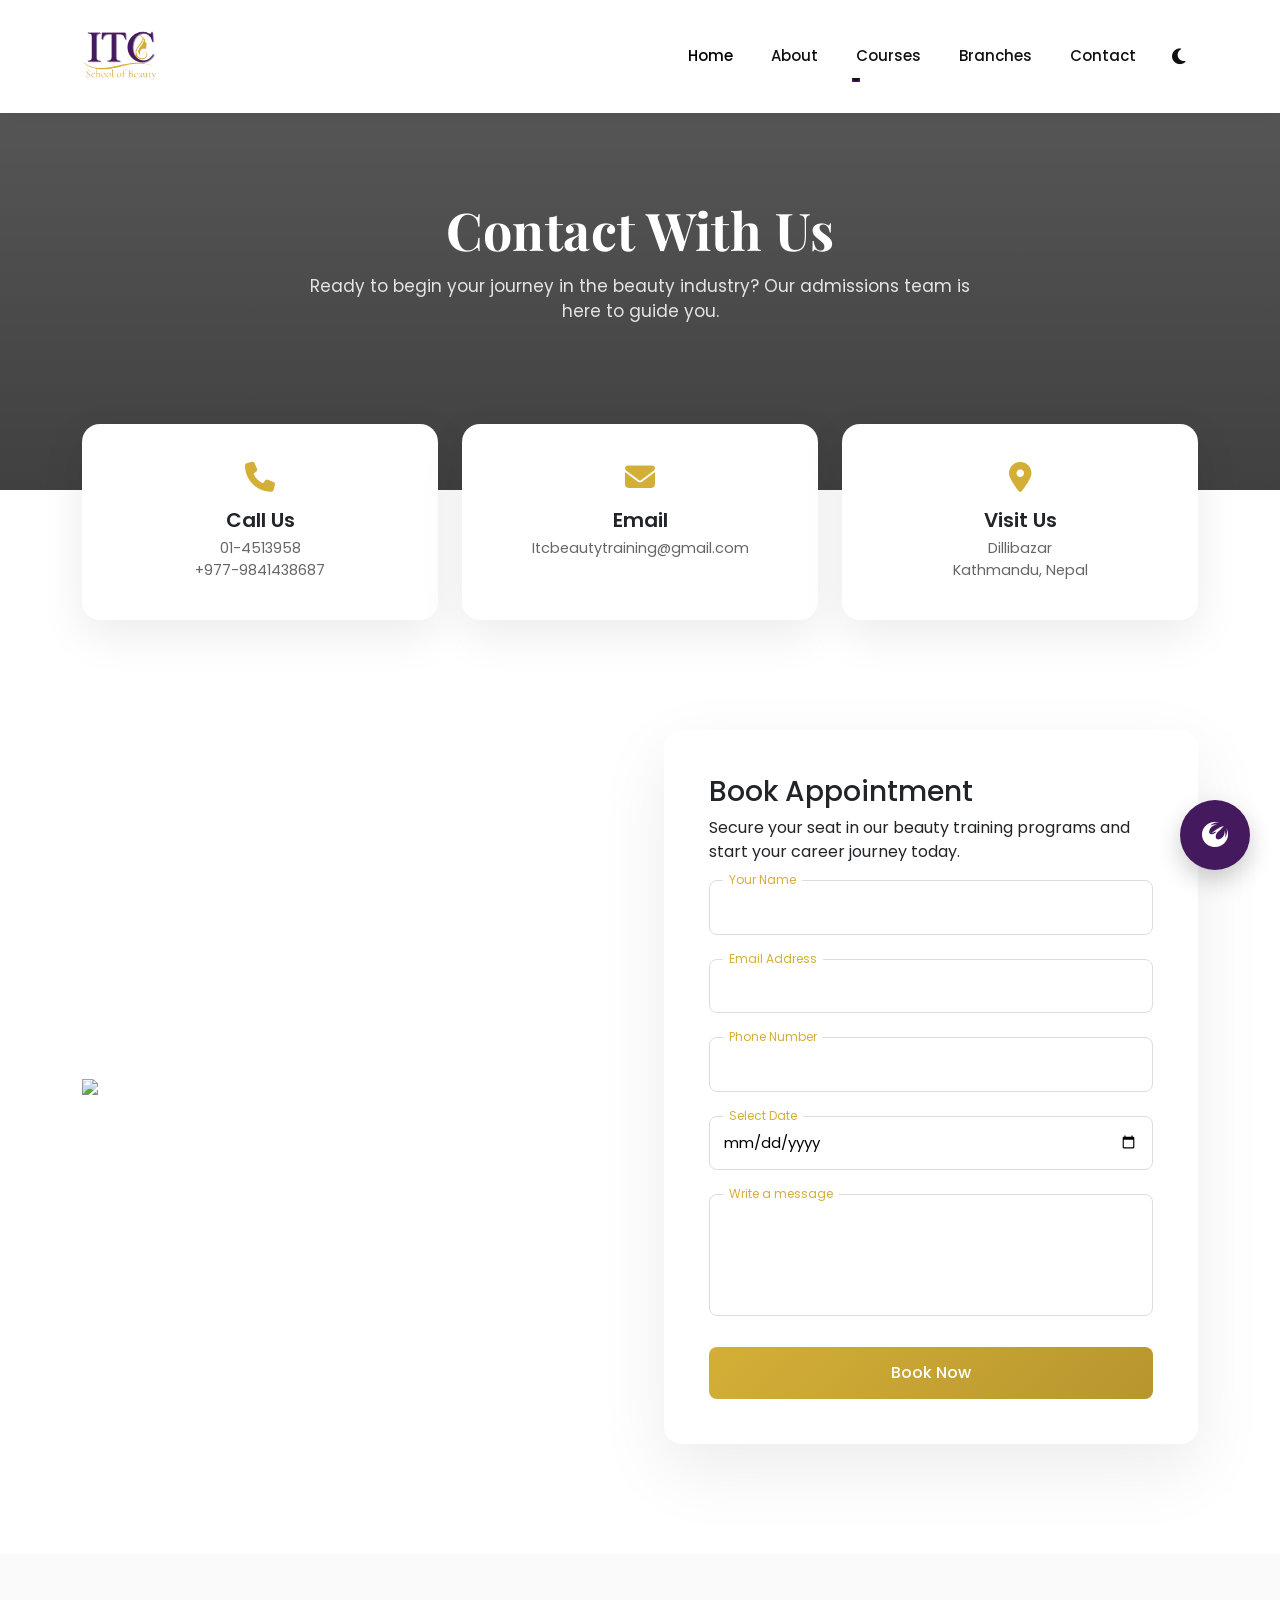
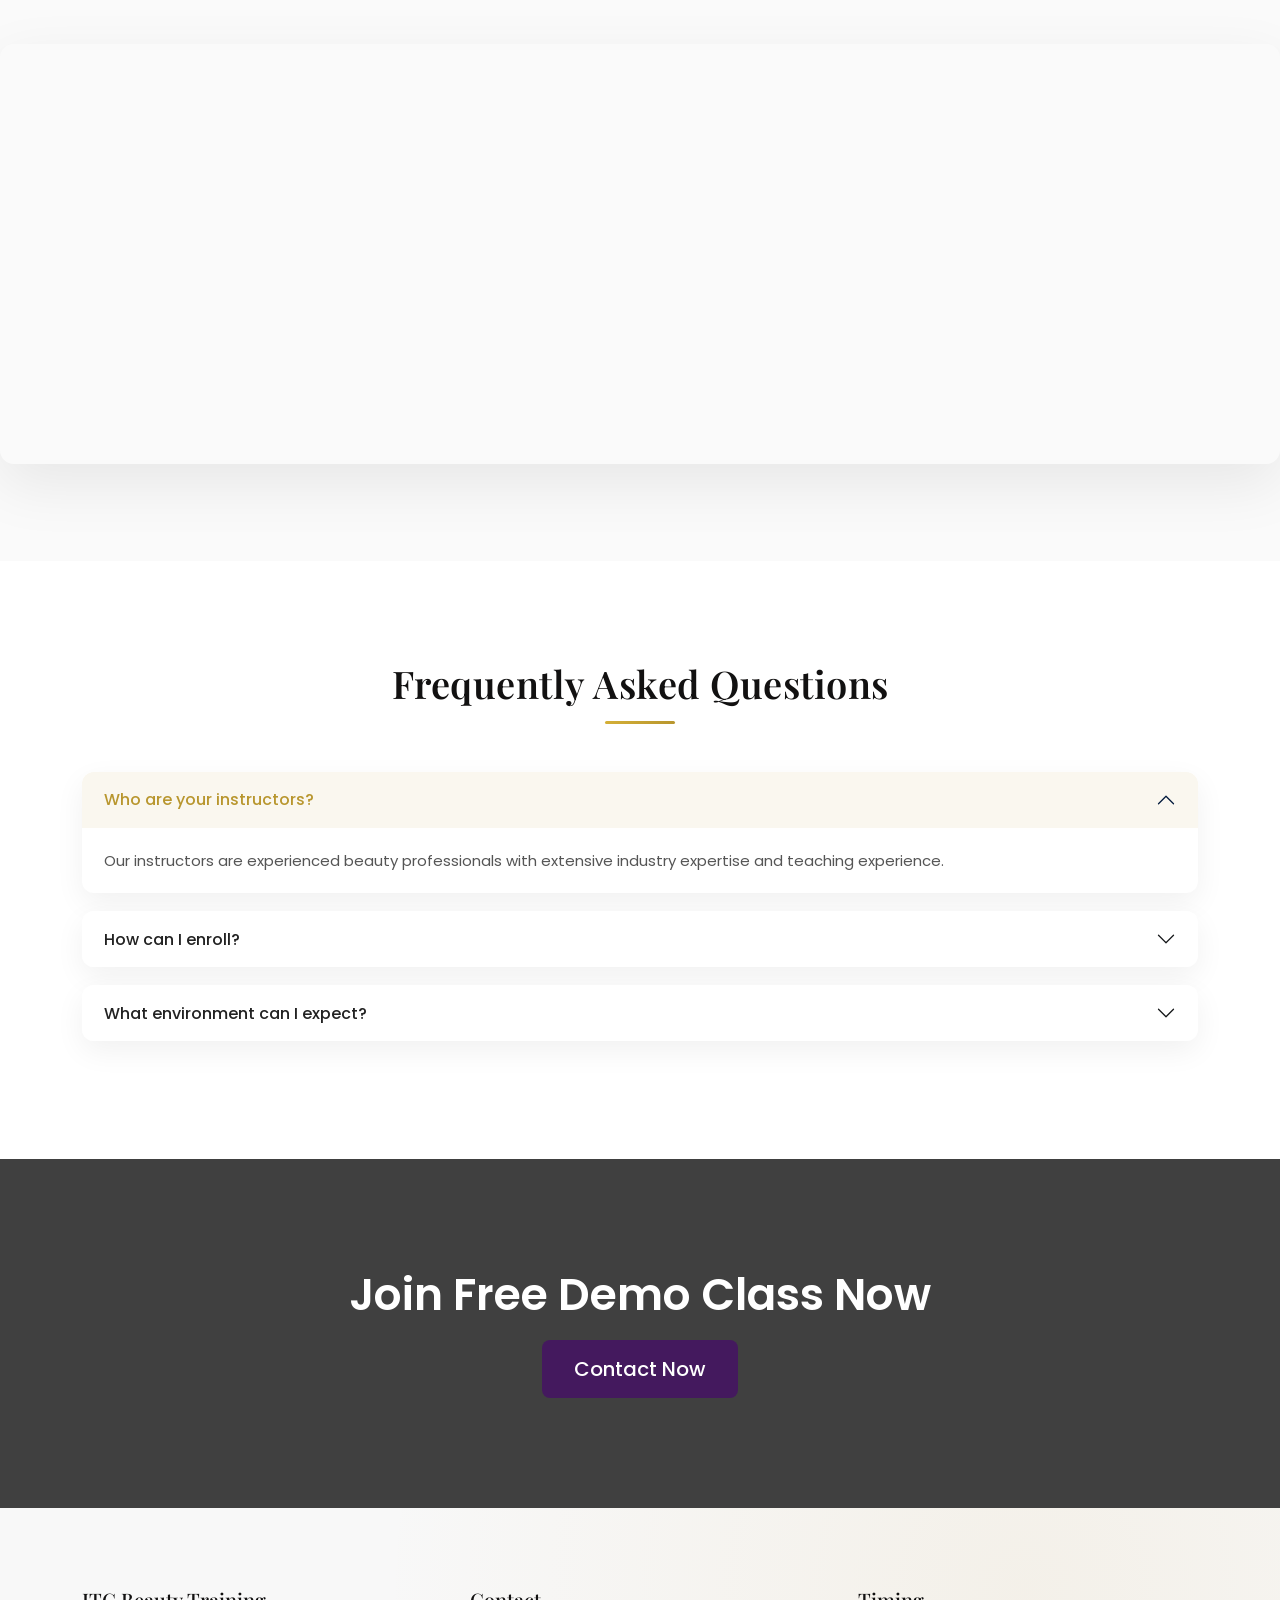
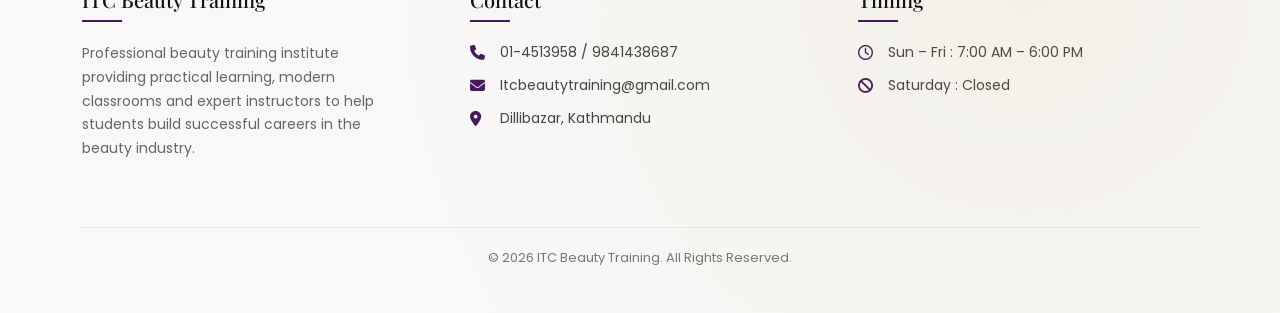
==== contact.html @ 38ba5fc1 "Updated UI, fixed contact widget, added gallery carousel" ====
<!doctype html>
<html lang="en">
  <head>
    <meta charset="UTF-8" />
    <meta name="viewport" content="width=device-width, initial-scale=1" />

    <title>Contact Us | ITC Beauty Training</title>

    <link
      href="https://cdn.jsdelivr.net/npm/bootstrap@5.3.2/dist/css/bootstrap.min.css"
      rel="stylesheet"
    />
    <link
      href="https://fonts.googleapis.com/css2?family=Playfair+Display:wght@500;600;700&family=Poppins:wght@300;400;500;600&display=swap"
      rel="stylesheet"
    />

    <link
      href="https://cdn.jsdelivr.net/npm/swiper@11/swiper-bundle.min.css"
      rel="stylesheet"
    />

    <link rel="stylesheet" href="css/style.css" />

    <link
      rel="stylesheet"
      href="https://cdnjs.cloudflare.com/ajax/libs/font-awesome/6.5.0/css/all.min.css"
    />
    <link
      rel="stylesheet"
      href="https://cdnjs.cloudflare.com/ajax/libs/font-awesome/6.5.0/css/all.min.css"
    />
  </head>

  <body>
    <!-- NAVBAR -->

    <nav class="navbar navbar-expand-lg premium-navbar fixed-top">
      <div class="container">
        <a class="navbar-brand" href="./index.html">
          <img src="./images/LogoITC.png" alt="ITC Beauty" />
        </a>

        <button
          class="navbar-toggler"
          type="button"
          data-bs-toggle="collapse"
          data-bs-target="#navMenu"
        >
          <span class="navbar-toggler-icon"></span>
        </button>

        <div class="collapse navbar-collapse" id="navMenu">
          <ul class="navbar-nav ms-auto align-items-lg-center">
            <li class="nav-item">
              <a class="nav-link active" href="./index.html">Home</a>
            </li>

            <li class="nav-item">
              <a class="nav-link" href="./about.html">About</a>
            </li>

            <!-- COURSES DROPDOWN -->
            <li class="nav-item dropdown course-dropdown">
              <a class="nav-link dropdown-toggle" data-bs-toggle="dropdown">
                Courses
              </a>

              <div class="dropdown-menu course-menu">
                <a class="dropdown-item" href="./courses/facial-beauty.html">
                  <i class="fa-solid fa-spa"></i>
                  Facial & Beauty Therapy
                </a>

                <a class="dropdown-item" href="./courses//hair-styling-bridal-hair.html">
                  <i class="fa-solid fa-scissors"></i>
                  Hair Styling & Bridal Hair Artistry
                </a>

                <a class="dropdown-item" href="./courses/nail-art-design.html">
                  <i class="fa-solid fa-wand-magic-sparkles"></i>
                  Nail Art Design & Extension
                </a>

                <a class="dropdown-item" href="./courses/body-therapy-spa.html">
                  <i class="fa-solid fa-palette"></i>
                  Body Therapy & Spa Treatment
                </a>

                <a class="dropdown-item" href="./courses/professional-makeup.html">
                  <i class="fa-solid fa-flask"></i>
                  Professional Makeup & Beauty Artistry
                </a>

                <a class="dropdown-item" href="./courses/personalized-grooming.html">
                  <i class="fa-solid fa-hand-sparkles"></i>
                  Personalized Grooming
                </a>

                <a class="dropdown-item" href="./courses/beauty-device-technology.html">
                  <i class="fa-solid fa-eye"></i>
                  Beauty Devices Technology
                </a>

                <a
                  class="dropdown-item"
                  href="./courses/integrated-courses.html"
                >
                  <i class="fa-solid fa-user-doctor"></i>
                  Integrated Courses
                </a>
              </div>
            </li>

            <li class="nav-item">
              <a class="nav-link" href="./branches.html">Branches</a>
            </li>

            <li class="nav-item">
              <a class="nav-link" href="./contact.html">Contact</a>
            </li>
            <li class="nav-item ms-lg-3 d-flex align-items-center">
              <button id="themeToggle" class="theme-icon-btn">
                <i class="fa-solid fa-moon" id="themeIcon"></i>
              </button>
            </li>
          </ul>
        </div>
      </div>
    </nav>
    <!-- HERO HEADER -->

    <section class="contact-hero">
      <div class="overlay"></div>

      <div class="container text-center hero-inner">
        <h1>Contact With Us</h1>

        <p>
          Ready to begin your journey in the beauty industry? Our admissions
          team is here to guide you.
        </p>
      </div>
    </section>

    <!-- FLOATING CONTACT CARDS -->

    <section class="contact-cards">
      <div class="container">
        <div class="row g-4 justify-content-center">
          <div class="col-md-4">
            <div class="contact-card">
              <i class="fa-solid fa-phone"></i>

              <h5>Call Us</h5>

              <p>
                01-4513958 <br />
                +977-9841438687
              </p>
            </div>
          </div>

          <div class="col-md-4">
            <div class="contact-card">
              <i class="fa-solid fa-envelope"></i>

              <h5>Email</h5>

              <p>Itcbeautytraining@gmail.com</p>
            </div>
          </div>

          <div class="col-md-4">
            <div class="contact-card">
              <i class="fa-solid fa-location-dot"></i>

              <h5>Visit Us</h5>

              <p>
                Dillibazar <br />
                Kathmandu, Nepal
              </p>
            </div>
          </div>
        </div>
      </div>
    </section>

    <!-- CONTACT + FORM -->

    <section class="contact-main">
      <div class="container">
        <div class="row g-5 align-items-center">
          <!-- LEFT SIDE IMAGE -->

          <div class="col-lg-6">
            <div class="contact-image">
              <img
                src="https://itcbeautytraining.com/wp-content/uploads/2024/02/1-1.png"
                class="img-fluid"
              />
            </div>
          </div>

          <!-- FORM -->

          <div class="col-lg-6">
            <div class="contact-form">
              <h3>Book Appointment</h3>

              <p>
                Secure your seat in our beauty training programs and start your
                career journey today.
              </p>

              <form>
                <div class="form-group">
                  <input type="text" required />

                  <label>Your Name</label>
                </div>

                <div class="form-group">
                  <input type="email" required />

                  <label>Email Address</label>
                </div>

                <div class="form-group">
                  <input type="tel" />

                  <label>Phone Number</label>
                </div>

                <div class="form-group">
                  <input type="date" />

                  <label>Select Date</label>
                </div>

                <div class="form-group">
                  <textarea rows="4"></textarea>

                  <label>Write a message</label>
                </div>

                <button class="btn btn-primary w-100">Book Now</button>
              </form>
            </div>
          </div>
        </div>
      </div>
    </section>

    <!-- GOOGLE MAP -->

    <section class="map-section">
      <iframe
        src="https://maps.google.com/maps?q=Dillibazar%20Kathmandu&t=&z=13&ie=UTF8&iwloc=&output=embed"
        loading="lazy"
      >
      </iframe>
    </section>

    <!-- FAQ -->

    <section class="faq-section">
      <div class="container">
        <h2 class="text-center section-title">Frequently Asked Questions</h2>

        <div class="accordion mt-5" id="faq">
          <div class="accordion-item">
            <h2 class="accordion-header">
              <button
                class="accordion-button"
                data-bs-toggle="collapse"
                data-bs-target="#f1"
              >
                Who are your instructors?
              </button>
            </h2>

            <div id="f1" class="accordion-collapse collapse show">
              <div class="accordion-body">
                Our instructors are experienced beauty professionals with
                extensive industry expertise and teaching experience.
              </div>
            </div>
          </div>

          <div class="accordion-item">
            <h2 class="accordion-header">
              <button
                class="accordion-button collapsed"
                data-bs-toggle="collapse"
                data-bs-target="#f2"
              >
                How can I enroll?
              </button>
            </h2>

            <div id="f2" class="accordion-collapse collapse">
              <div class="accordion-body">
                You can enroll by contacting our admissions team or filling out
                the appointment form.
              </div>
            </div>
          </div>

          <div class="accordion-item">
            <h2 class="accordion-header">
              <button
                class="accordion-button collapsed"
                data-bs-toggle="collapse"
                data-bs-target="#f3"
              >
                What environment can I expect?
              </button>
            </h2>

            <div id="f3" class="accordion-collapse collapse">
              <div class="accordion-body">
                We foster a creative and inclusive environment where
                individuality thrives.
              </div>
            </div>
          </div>
        </div>
      </div>
    </section>


    <!-- CTA -->

    <section class="cta">
      <div class="container text-center">
        <h2>Join Free Demo Class Now</h2>

        <a class="btn btn-light btn-lg"> Contact Now </a>
      </div>
    </section>

    <!-- FOOTER -->

    <footer class="site-footer">
      <div class="container">
        <div class="row g-5">
          <!-- ABOUT -->

          <div class="col-lg-4 col-md-6">
            <h4 class="footer-title">ITC Beauty Training</h4>

            <p class="footer-text">
              Professional beauty training institute providing practical
              learning, modern classrooms and expert instructors to help
              students build successful careers in the beauty industry.
            </p>
          </div>

          <!-- CONTACT -->

          <div class="col-lg-4 col-md-6">
            <h4 class="footer-title">Contact</h4>

            <ul class="footer-info">
              <li>
                <i class="fa-solid fa-phone"></i>
                01-4513958 / 9841438687
              </li>

              <li>
                <i class="fa-solid fa-envelope"></i>
                Itcbeautytraining@gmail.com
              </li>

              <li>
                <i class="fa-solid fa-location-dot"></i>
                Dillibazar, Kathmandu
              </li>
            </ul>
          </div>

          <!-- TIMING -->

          <div class="col-lg-4 col-md-6">
            <h4 class="footer-title">Timing</h4>

            <ul class="footer-info">
              <li>
                <i class="fa-regular fa-clock"></i>
                Sun – Fri : 7:00 AM – 6:00 PM
              </li>

              <li>
                <i class="fa-solid fa-ban"></i>
                Saturday : Closed
              </li>
            </ul>
          </div>
        </div>

        <!-- FOOTER BOTTOM -->

        <div class="footer-bottom">
          <p>
            © <span id="year"></span> ITC Beauty Training. All Rights Reserved.
          </p>
        </div>
      </div>
    </footer>

    <!-- FLOATING CONTACT WIDGET -->

    <div class="contact-widget">
      <!-- MAIN BUTTON -->
      <div class="contact-toggle" id="contactToggle">
        <i class="fa-brands fa-phoenix-squadron"></i>
      </div>

      <!-- WHATSAPP -->
      <a
        href="#"
        class="contact-item whatsapp"
        style="background-color: #44195e; text-decoration: none"
      >
        <i class="fa-brands fa-whatsapp"></i>
      </a>

      <!-- CALL -->
      <a
        href="#"
        class="contact-item call"
        style="background-color: #44195e; text-decoration: none"
      >
        <i class="fa-solid fa-phone"></i>
      </a>
    </div>

    <script src="https://cdn.jsdelivr.net/npm/bootstrap@5.3.2/dist/js/bootstrap.bundle.min.js"></script>

    <script src="https://cdn.jsdelivr.net/npm/swiper@11/swiper-bundle.min.js"></script>

    <script src="./js/main.js"></script>
    <script>
      // Put this at the very end — either in external file or <script> after widget HTML
      document.addEventListener("DOMContentLoaded", () => {
        const widget = document.querySelector(".contact-widget");
        const toggle = document.getElementById("contactToggle");

        if (!toggle || !widget) {
          console.warn("Contact widget / toggle not found");
          return;
        }

        toggle.addEventListener("click", () => {
          widget.classList.toggle("active");
        });

        // Optional: close when clicking outside
        document.addEventListener("click", (e) => {
          if (!widget.contains(e.target)) {
            widget.classList.remove("active");
          }
        });
      });
    </script>
  </body>
</html>
---- css/style.css ----
html {
  scroll-behavior: smooth;
}
.btn {
  transition: all 0.3s ease;
}

.reveal {
  opacity: 0;
  transform: translateY(40px);
  transition: all 0.8s ease;
}

.reveal.active {
  opacity: 1;
  transform: translateY(0);
}

body {
  margin: 0;
  padding: 0;
  box-sizing: border-box;
  font-family: Poppins;
  padding-top: 50px;
}

/* =========================
   THEME ICON TOGGLE
========================= */

.theme-icon-btn {
  border: none;
  background: transparent;
  font-size: 18px;
  color: #121111;
  cursor: pointer;
  width: 38px;
  height: 38px;
  border-radius: 50%;
  display: flex;
  align-items: center;
  justify-content: center;
  transition: all 0.3s ease;
}

.theme-icon-btn:hover {
  background: #f3f3f3;
  color: #44195e;
  transform: scale(1.08);
}

body.dark-mode {
  background: #121111;
  color: #eaeaea;
}

/* Dark mode icon */

body.dark-mode .theme-icon-btn {
  color: #f5f5f5;
}

body.dark-mode .theme-icon-btn:hover {
  background: #2a2a2a;
}

#themeIcon {
  transition: all 0.35s ease;
}

/* ==============================
   NAVBAR SECTION
================================*/

.premium-navbar {
  background: #ffffff;
  padding: 14px 0;
  transition: all 0.3s ease;
  box-shadow: 0 4px 18px rgba(0, 0, 0, 0.05);
}

/* LOGO */

.navbar-brand img {
  max-width: 75px;
}

/* NAV LINKS */

.navbar-nav .nav-link {
  font-family: "Poppins", sans-serif;
  font-size: 15px;
  font-weight: 500;
  color: #121111;
  margin-left: 22px;
  position: relative;
  transition: all 0.25s ease;
}

/* HOVER EFFECT */

.navbar-nav .nav-link:hover {
  color: #44195e;
}

/* GOLD UNDERLINE */

.navbar-nav .nav-link::after {
  content: "";
  position: absolute;
  bottom: -6px;
  left: 0;
  width: 0;
  height: 2px;
  background: #44195e;
  transition: width 0.25s ease;
}

.navbar-nav .nav-link:hover::after {
  width: 100%;
}

/* ===============================
   COURSES DROPDOWN (SINGLE)
================================ */

.course-dropdown:hover .dropdown-menu {
  display: block;
  margin-top: 0;
}

/* CLEAN DROPDOWN BOX */

.course-menu {
  width: 280px;
  padding: 10px;
  border-radius: 12px;
  border: none;
  box-shadow: 0 20px 45px rgba(0, 0, 0, 0.18);
}

/* ITEMS */

.course-menu .dropdown-item {
  font-size: 12px;
  font-weight: 600;
  padding: 10px 12px;
  border-radius: 8px;
  display: flex;
  align-items: center;
  gap: 10px;
  transition: all 0.25s ease;
}

/* ICON */

.course-menu i {
  color: #44195e;
  font-size: 15px;
  width: 18px;
}

/* HOVER */

.course-menu .dropdown-item:hover {
  background: #faf6ee;
  color: #121111;
  transform: translateX(4px);
}

/* ===============================
   MOBILE NAVBAR
================================ */

@media (max-width: 991px) {
  .course-mega {
    width: 100%;
    box-shadow: none;
    padding: 10px;
  }

  .navbar-nav .nav-link {
    margin-left: 0;
    padding: 10px 0;
  }
}

/* ==================================
   HERO SECTION
==================================*/

.hero {
  position: relative;
  height: 90vh;
  min-height: 650px;
  overflow: hidden;
  background: #121111;
}

/* SWIPER CONTAINER */

.heroSwiper,
.heroSwiper .swiper-wrapper,
.heroSwiper .swiper-slide {
  height: 100%;
}

.swiper-pagination-bullet {
  background: #ffffff;
  opacity: 0.6;
}

.swiper-pagination-bullet-active {
  background: #44195e;
  opacity: 1;
}

/* HERO SLIDES */

.hero1,
.hero2,
.hero3 {
  background-size: cover;
  background-position: center;
  background-repeat: no-repeat;
}

/* IMAGES */

.hero1 {
  background-image: url("https://the-corporate.com/public/profile_images/1062-1621665357.jpg");
}

.hero2 {
  background-image: url("https://i.ytimg.com/vi/bM7j2hgVY7U/hq720.jpg?sqp=-oaymwEhCK4FEIIDSFryq4qpAxMIARUAAAAAGAElAADIQj0AgKJD&rs=AOn4CLBUvhRPCDNnjY19afmBAu7j_UBb-Q");
}

.hero3 {
  background-image: url("https://the-corporate.com/public/profile_images/14752-1621665238.jpg");
}

/* DARK CINEMATIC OVERLAY */

.hero-content {
  position: absolute;
  top: 0;
  left: 0;
  width: 100%;
  height: 100%;
  display: flex;
  align-items: center;
  background: linear-gradient(
    90deg,
    rgba(18, 17, 17, 0.92) 0%,
    rgba(18, 17, 17, 0.75) 35%,
    rgba(18, 17, 17, 0.45) 65%,
    rgba(18, 17, 17, 0.2) 100%
  );
  color: #fff;
  z-index: 2;
}

/* HERO TEXT */

.hero h1 {
  font-family: "Playfair Display", serif;
  font-size: 52px;
  font-weight: 700;
  line-height: 1.2;
  margin-bottom: 18px;
  letter-spacing: 0.5px;
}

.hero p {
  font-size: 17px;
  color: #e8e8e8;
  margin-bottom: 20px;
}

/* HERO POINTS */

.hero-points {
  list-style: none;
  padding: 0;
  margin-top: 15px;
}

.hero-points li {
  font-size: 15px;
  margin-bottom: 10px;
  display: flex;
  align-items: center;
  gap: 10px;
}

.hero-points li::before {
  content: "✔";
  color: #44195e;
  font-weight: bold;
}
body.dark-mode .hero-points li::before {
  content: "✔";
  color: #c29538;
  font-weight: bold;
}
/* ==================================
   FORM CARD
==================================*/

.form-card {
  background: #ffffff;
  padding: 35px;
  border-radius: 14px;
  box-shadow: 0 25px 70px rgba(0, 0, 0, 0.35);
  color: #121111;
  max-width: 420px;
  margin-left: auto;
}

body.dark-mode .form-card {
  background: #ffffff !important;
  padding: 35px;
  border-radius: 14px;
  box-shadow: 0 25px 70px rgba(0, 0, 0, 0.35);
  color: #121111;
  max-width: 420px;
  margin-left: auto;
}

/* FORM TITLE */

.form-card h4 {
  font-family: "Playfair Display", serif;
  font-size: 22px;
  margin-bottom: 20px;
}

body.dark-mode .form-card h4 {
  font-family: "Playfair Display", serif;
  font-size: 22px;
  margin-bottom: 20px;
  color: #0f0f0f;
}

/* INPUTS */

.form-card .form-control {
  border-radius: 8px;
  padding: 12px 14px;
  border: 1px solid #e6e6e6;
  font-size: 14px;
}

.form-card .form-control:focus {
  border-color: #44195e;
  box-shadow: 0 0 0 2px rgba(194, 149, 56, 0.15);
}

/* BUTTON */

.form-card .btn {
  background: #44195e;
  border: none;
  padding: 12px;
  font-weight: 500;
  border-radius: 8px;
  transition: 0.3s;
}

body.dark-mode .form-card .btn {
  background: #c29538 !important;
  padding: 12px;
  font-weight: 500;
  border-radius: 8px;
  transition: 0.3s;
}

.form-card .btn:hover {
  background: #a97d2c;
  transform: translateY(-2px);
  box-shadow: 0 10px 20px rgba(0, 0, 0, 0.2);
}

/* ==================================
   MOBILE HERO
==================================*/

@media (max-width: 991px) {
  .hero {
    height: auto;
    padding: 120px 0 80px;
  }

  .hero h1 {
    font-size: 34px;
  }

  .form-card {
    margin-top: 40px;
  }
}

.courses {
  padding: 80px 0;
}

.course-card {
  background: white;
  padding: 30px;
  text-align: center;
  border-radius: 10px;
  box-shadow: 0 10px 25px rgba(0, 0, 0, 0.08);
}

.course-card,
.course-img img {
  will-change: transform;
}

.gallery {
  padding: 80px 0;
  background: #fafafa;
}

.gallery-img {
  width: 100%;
  border-radius: 10px;
}

/* =========================
   GALLERY CAROUSEL
========================= */

.gallerySwiper {
  padding: 40px 0;
}

.gallery-card {
  position: relative;
  overflow: hidden;
  border-radius: 20px;
  cursor: pointer;
  transition: all 0.4s ease;
}

.gallery-card img {
  width: 100%;
  height: 350px;
  object-fit: cover;
  transition: transform 0.5s ease;
  border-radius: 20px;
}

/* HOVER ZOOM */
.gallery-card:hover img {
  transform: scale(1.08);
}

/* OVERLAY */
.gallery-overlay {
  position: absolute;
  inset: 0;
  background: rgba(0, 0, 0, 0.45);
  display: flex;
  align-items: center;
  justify-content: center;
  opacity: 0;
  transition: 0.4s ease;
  border-radius: 20px;
}

.gallery-overlay i {
  color: white;
  font-size: 22px;
  background: rgba(255,255,255,0.2);
  padding: 12px;
  border-radius: 50%;
}

.gallery-card:hover .gallery-overlay {
  opacity: 1;
}

/* ACTIVE SLIDE EFFECT */
.swiper-slide {
  transition: transform 0.4s ease, opacity 0.4s ease;
  opacity: 0.6;
  transform: scale(0.9);
}

.swiper-slide-active {
  opacity: 1;
  transform: scale(1);
}

/* NAV BUTTONS */
.swiper-button-next,
.swiper-button-prev {
  color: #44195e;
}

/* PAGINATION */
.swiper-pagination-bullet-active {
  background: #44195e;
}


/* ==================================
   TESTIMONIALS
==================================*/

.testimonials {
  padding: 100px 0;
  background: #fafafa;
}

/* subtitle */

.section-subtitle {
  font-size: 15px;
  color: #6c6c6c;
  max-width: 620px;
  margin: 12px auto 50px;
  line-height: 1.7;
}

/* testimonial card */

.testimonial-card {
  background: white;
  padding: 40px;
  border-radius: 16px;
  box-shadow: 0 15px 40px rgba(0, 0, 0, 0.08);
  transition: 0.35s;
  height: 100%;
  display: flex;
  flex-direction: column;
  justify-content: space-between;
}

/* hover */

.testimonial-card:hover {
  transform: translateY(-6px);
  box-shadow: 0 25px 60px rgba(0, 0, 0, 0.15);
}

/* text */

.testimonial-text {
  font-size: 12px;
  line-height: 1.8;
  color: #555;
  margin-bottom: 30px;
  position: relative;
}

/* quote icon */

.testimonial-text:before {
  content: "“";
  font-size: 50px;
  color: #44195e;
  position: absolute;
  left: -10px;
  top: -45px;
  opacity: 0.25;
}

/* user */

.testimonial-user {
  display: flex;
  align-items: center;
  gap: 15px;
}

/* avatar */

.testimonial-avatar {
  width: 60px;
  height: 60px;
  border-radius: 50%;
  object-fit: cover;
  border: 3px solid #44195e;
}

/* name */

.testimonial-name {
  margin: 0;
  font-weight: 600;
  font-size: 16px;
}

/* role */

.testimonial-role {
  font-size: 13px;
  color: #777;
}

/* pagination */

.swiper-pagination-bullet {
  background: #44195e;
  opacity: 0.4;
}

.swiper-pagination-bullet-active {
  opacity: 1;
}

/* ==================================
   DARK MODE
==================================*/

body.dark-mode .testimonials {
  background: #181818;
}

body.dark-mode .testimonial-card {
  background: #242424;
}

body.dark-mode .testimonial-text {
  color: #cfcfcf;
}

body.dark-mode .testimonial-role {
  color: #a0a0a0;
}

.brands {
  padding: 80px 0;
  background: #f5f5f5;
}

.whatsapp-btn {
  position: fixed;
  bottom: 20px;
  right: 20px;
  background: #25d366;
  color: white;
  width: 60px;
  height: 60px;
  border-radius: 50%;
  display: flex;
  align-items: center;
  justify-content: center;
  font-size: 28px;
}

.call-btn {
  position: fixed;
  bottom: 20px;
  left: 20px;
  background: black;
  color: white;
  width: 60px;
  height: 60px;
  border-radius: 50%;
  display: flex;
  align-items: center;
  justify-content: center;
}

/* =========================
   COURSE SECTION
========================= */

.courses {
  background: #f8f8f8;
  padding-top: 80px;
  padding-bottom: 80px;
  font-family: "Poppins", sans-serif;
}

/* Section Heading */

.section-title {
  font-family: "Playfair Display", serif;
  font-weight: 700;
  font-size: 38px;
  color: #121111;
  letter-spacing: 0.5px;
  margin-bottom: 10px;
}

.section-subtitle {
  font-size: 15px;
  color: #6e6e6e;
  max-width: 600px;
  margin: auto;
  line-height: 1.7;
}

/* =========================
   COURSE CARD
========================= */

.course-card {
  background: #ffffff;
  border-radius: 14px;
  overflow: hidden;
  text-align: center;
  position: relative;
  transition: all 0.35s ease;
  height: 100%;
  box-shadow: 0 10px 30px rgba(0, 0, 0, 0.08);
  padding-bottom: 25px;
}

/* Hover */

.course-card:hover {
  transform: translateY(-8px);
  box-shadow: 0 22px 55px rgba(0, 0, 0, 0.15);
}

/* =========================
   IMAGE
========================= */

.course-img {
  width: 100%;
  height: auto;
  overflow: hidden;
  margin-bottom: 3rem;
}

.course-img img {
  width: 100%;
  height: 100%;
  object-fit: cover;
  transition: transform 0.6s ease;
}

.course-card:hover img {
  transform: scale(1.08);
}

/* =========================
   ICON
========================= */

.course-icon {
  width: 60px;
  height: 60px;
  border-radius: 50%;
  background: #ffffff;
  display: flex;
  align-items: center;
  justify-content: center;
  margin: -30px auto 15px auto;
  box-shadow: 0 6px 18px rgba(0, 0, 0, 0.15);
  border: 1px solid rgba(0, 0, 0, 0.06);
}

.course-icon i {
  font-size: 22px;
  color: #44195e;
}

body.dark-mode .course-icon {
  background-color: #44195e !important;
}

body.dark-mode .course-icon i {
  font-size: 22px;
  color: #fff;
}

/* =========================
   TITLE
========================= */

.course-card h5 {
  font-family: "Poppins", serif;
  font-weight: 600;
  font-size: 20px;
  color: #121111;
  margin-bottom: 8px;
  padding: 0 15px;
}

body.dark-mode .course-card h5 {
  font-family: "Poppins", serif;
  font-weight: 600;
  font-size: 20px;
  color: #c29538 !important;
  margin-bottom: 8px;
  padding: 0 15px;
}

/* =========================
   DESCRIPTION
========================= */

.course-card p {
  font-size: 14px;
  font-family: "Poppins", sans-serif;
  color: #6b6b6b;
  line-height: 1.6;
  padding: 0 18px;
  margin-bottom: 0;
}

body.dark-mode .course-card p {
  font-size: 14px;
  font-family: "Poppins", sans-serif;
  color: #fff;
  line-height: 1.6;
  padding: 0 18px;
  margin-bottom: 0;
}

/* =========================
   HOVER GOLD ACCENT
========================= */

.course-card:after {
  content: "";
  position: absolute;
  bottom: 0;
  left: 0;
  width: 0;
  height: 3px;
  background: #44195e;
  box-shadow: rgb(0, 0, 0, 0.09);
  transition: width 0.35s ease;
}

.course-card:hover:after {
  width: 100%;
}

/* Appended for dark mode */

/* ==================================
   DARK MODE FIXES
==================================*/

/* Navbar */

body.dark-mode .premium-navbar {
  background: #1b1b1b;
  box-shadow: 0 4px 18px rgba(0, 0, 0, 0.6);
}

body.dark-mode .navbar-nav .nav-link {
  color: #eaeaea;
}

/* Courses Section */

body.dark-mode .courses {
  background: #181818;
}

body.dark-mode .course-card {
  background: #1f1f1f;
  box-shadow: 0 10px 30px rgba(0, 0, 0, 0.5);
}

body.dark-mode .course-card h5 {
  color: #ffffff;
}

body.dark-mode .section-title,
.section.section-subtitle {
  color: #ffffff;
}

body.dark-mode .course-card p {
  color: #bdbdbd;
}

body.dark-mode .course-icon {
  background: #2a2a2a;
  border: 1px solid #3a3a3a;
}

/* Gallery */

body.dark-mode .gallery {
  background: #181818;
}

/* Testimonials */

body.dark-mode .testimonial {
  background: #1f1f1f;
  color: #eaeaea;
}

/* Brands */

body.dark-mode .brands {
  background: #151515;
}

/* Form */

body.dark-mode .form-card {
  background: #1f1f1f;
  color: #ffffff;
}

body.dark-mode .form-control {
  background: #2a2a2a;
  border: 1px solid #3a3a3a;
  color: #ffffff;
}

body.dark-mode .form-control::placeholder {
  color: #bdbdbd;
}

/* ==================================
   WHY CHOOSE SECTION
==================================*/

.why {
  padding: 90px 0;
  background: #ffffff;
  position: relative;
}

/* subtle background pattern */

.why:before {
  content: "";
  position: absolute;
  inset: 0;
  background: radial-gradient(
    circle at 20% 20%,
    rgba(194, 149, 56, 0.05),
    transparent 60%
  );
  pointer-events: none;
}

/* card */

.why-card {
  background: #ffffff;
  border-radius: 14px;
  padding: 40px 30px;
  text-align: center;
  transition: all 0.35s ease;
  height: 100%;
  position: relative;
  overflow: hidden;
  box-shadow: 0 10px 30px rgba(0, 0, 0, 0.08);
}

/* gold accent line */

.why-card:after {
  content: "";
  position: absolute;
  bottom: 0;
  left: 0;
  height: 3px;
  width: 0;
  background: #44195e;
  transition: 0.4s ease;
}

/* hover */

.why-card:hover {
  transform: translateY(-8px);
  box-shadow: 0 25px 60px rgba(0, 0, 0, 0.18);
}

.why-card:hover:after {
  width: 100%;
}

/* icon */

.why-card:before {
  content: "★";
  display: block;
  font-size: 30px;
  color: #44195e;
  margin-bottom: 12px;
}

body.dark-mode .why-card:before {
  content: "★";
  display: block;
  font-size: 30px;
  color: #fff;
  margin-bottom: 12px;
}

/* title */

.why-card h5 {
  font-family: "Poppins", serif;
  font-size: 20px;
  margin-bottom: 10px;
  color: #121111;
}

/* description */

.why-card p {
  font-size: 14px;
  color: #6b6b6b;
  line-height: 1.6;
}
body.dark-mode .why-card p {
  font-size: 14px;
  color: #c29538 !important;
  line-height: 1.6;
}

/* ==================================
   TESTIMONIAL SECTION
==================================*/

.testimonials {
  padding: 90px 0;
  background: #fafafa;
  position: relative;
}

/* testimonial card */

.testimonial {
  background: #ffffff;
  border-radius: 14px;
  padding: 40px 35px;
  text-align: center;
  font-size: 16px;
  line-height: 1.7;
  color: #444;
  box-shadow: 0 15px 40px rgba(0, 0, 0, 0.12);
  transition: 0.3s ease;
}

/* quote icon */

.testimonial:before {
  content: "❝";
  display: block;
  font-size: 40px;
  color: #44195e;
  margin-bottom: 10px;
}

/* hover */

.testimonial:hover {
  transform: translateY(-6px);
  box-shadow: 0 25px 60px rgba(0, 0, 0, 0.18);
}

/* swiper pagination */

.testimonialSwiper {
  margin-top: 50px;
}

.testimonialSwiper .swiper-pagination-bullet {
  background: #999;
  opacity: 0.5;
}

.testimonialSwiper .swiper-pagination-bullet-active {
  background: #44195e;
  opacity: 1;
}

/* ==================================
   DARK MODE SUPPORT
==================================*/

body.dark-mode .why {
  background: #181818;
}

body.dark-mode .why-card {
  background: #1f1f1f;
}

body.dark-mode .why-card h5 {
  color: #ffffff;
}

body.dark-mode .why-card p {
  color: #bcbcbc;
}

body.dark-mode .testimonials {
  background: #151515;
}

body.dark-mode .testimonial {
  background: #1f1f1f;
  color: #eaeaea;
}

/* ================================
   DIRECTOR MESSAGE
================================ */

.director {
  padding: 100px 0;
  background: #ffffff;
  position: relative;
}

/* subtle gradient */

.director:before {
  content: "";
  position: absolute;
  top: 0;
  right: 0;
  width: 500px;
  height: 500px;
  background: radial-gradient(
    circle,
    rgba(194, 149, 56, 0.08),
    transparent 70%
  );
  pointer-events: none;
}

/* image wrapper */

.director-img-wrapper {
  position: relative;
  border-radius: 18px;
  overflow: hidden;
  box-shadow: 0 25px 60px rgba(0, 0, 0, 0.15);
}

.director-img {
  width: 100%;
  height: auto;
  display: block;
}

/* tag */

.director-tag {
  color: #44195e;
  font-weight: 600;
  font-size: 14px;
  letter-spacing: 0.8px;
  text-transform: uppercase;
}

body.dark-mode .director-tag {
  color: #c29538;
  font-weight: 600;
  font-size: 14px;
  letter-spacing: 0.8px;
  text-transform: uppercase;
}

/* title */

.director-title {
  font-family: "Poppins", serif;
  font-size: 40px;
  margin: 12px 0 20px;
  color: #111;
}

/* text */

.director-text {
  font-family: "Poppins", serif;
  font-size: 15px;
  line-height: 1.8;
  color: #555;
  margin-bottom: 15px;
  max-width: 550px;
}

/* button */

.director-btn {
  display: inline-block;
  margin-top: 10px;
  padding: 12px 28px;
  background: #44195e;
  color: white;
  border-radius: 30px;
  font-weight: 500;
  text-decoration: none;
  transition: 0.35s;
}

.director-btn:hover {
  background: #a97f2f;
  transform: translateY(-2px);
}

/* signature */

.director-signature {
  display: flex;
  align-items: center;
  gap: 15px;
  margin-top: 35px;
}

/* avatar */

.director-avatar {
  width: 60px;
  height: 60px;
  border-radius: 50%;
  object-fit: cover;
  border: 3px solid #44195e;
}

/* name */

.director-name {
  margin: 0;
  font-weight: 600;
  font-size: 16px;
}

/* role */

.director-role {
  font-size: 13px;
  color: #777;
}

body.dark-mode .director-role {
  font-size: 13px;
  color: #c29538 !important;
}

/* =================================
   DARK MODE
================================ */

body.dark-mode .director {
  background: #181818;
}

body.dark-mode .director-title {
  color: #fff;
}

body.dark-mode .director-text {
  color: #bfbfbf;
}

body.dark-mode .director-role {
  color: #a0a0a0;
}

/* ==================================
   GALLERY SECTION
==================================*/

.gallery {
  padding: 90px 0;
  background: #fafafa;
}

/* subtitle */

.section-subtitle {
  font-size: 15px;
  color: #6e6e6e;
  max-width: 600px;
  margin: 10px auto 40px;
  line-height: 1.7;
}

/* gallery item */

.gallery-item {
  position: relative;
  overflow: hidden;
  border-radius: 14px;
  cursor: pointer;
  box-shadow: 0 10px 30px rgba(0, 0, 0, 0.08);
  transition: 0.4s ease;
}

/* image */

.gallery-img {
  width: 100%;
  height: 260px;
  object-fit: cover;
  transition: transform 0.6s ease;
}

/* hover zoom */

.gallery-item:hover img {
  transform: scale(1.12);
}

/* overlay */

.gallery-item:after {
  content: "";
  position: absolute;
  inset: 0;
  background: linear-gradient(to top, rgba(0, 0, 0, 0.45), transparent);
  opacity: 0;
  transition: 0.35s;
}

.gallery-item:hover:after {
  opacity: 1;
}

/* hover lift */

.gallery-item:hover {
  transform: translateY(-6px);
  box-shadow: 0 25px 60px rgba(0, 0, 0, 0.18);
}

/* ==================================
   LIGHTBOX
==================================*/

.gallery-lightbox {
  position: fixed;
  inset: 0;
  background: rgba(0, 0, 0, 0.9);
  display: flex;
  align-items: center;
  justify-content: center;
  opacity: 0;
  visibility: hidden;
  transition: 0.3s;
  z-index: 9999;
}

.gallery-lightbox.active {
  opacity: 1;
  visibility: visible;
}

.lightbox-img {
  max-width: 90%;
  max-height: 90%;
  border-radius: 10px;
  box-shadow: 0 25px 60px rgba(0, 0, 0, 0.5);
}

.lightbox-close {
  position: absolute;
  top: 30px;
  right: 40px;
  font-size: 40px;
  color: white;
  cursor: pointer;
}

/* ==================================
   DARK MODE
==================================*/

body.dark-mode .gallery {
  background: #181818;
}

body.dark-mode .section-subtitle {
  color: #bcbcbc;
}

/* ==================================
   FOOTER
==================================*/

.site-footer {
  background: #44195e;
  color: #dcdcdc;
  padding: 80px 0 30px;
  position: relative;
}

/* subtle gradient */

.site-footer:before {
  content: "";
  position: absolute;
  inset: 0;
  background: radial-gradient(
    circle at 80% 20%,
    rgba(194, 149, 56, 0.08),
    transparent 60%
  );
  pointer-events: none;
}

/* title */

.footer-title {
  font-family: "Playfair Display", serif;
  font-size: 20px;
  margin-bottom: 20px;
  color: #ffffff;
  position: relative;
}

/* gold underline */

.footer-title:after {
  content: "";
  display: block;
  width: 40px;
  height: 2px;
  background: #44195e;
  margin-top: 8px;
}

/* text */

.footer-text {
  font-size: 14px;
  line-height: 1.7;
  color: #bcbcbc;
  max-width: 320px;
}

/* list */

.footer-info {
  list-style: none;
  padding: 0;
  margin: 0;
}

.footer-info li {
  display: flex;
  align-items: center;
  gap: 12px;
  font-size: 14px;
  margin-bottom: 12px;
  color: #cfcfcf;
}

/* icons */

.footer-info i {
  color: #44195e;
  width: 18px;
  font-size: 15px;
}

/* bottom */

.footer-bottom {
  border-top: 1px solid rgba(255, 255, 255, 0.08);
  margin-top: 50px;
  padding-top: 20px;
  text-align: center;
  font-size: 13px;
  color: #9a9a9a;
}

/* ==================================
   LIGHT MODE SUPPORT
==================================*/

body:not(.dark-mode) .site-footer {
  background: #f8f8f8;
  color: #444;
}

body:not(.dark-mode) .footer-title {
  color: #121111;
}

body:not(.dark-mode) .footer-text {
  color: #666;
}

body:not(.dark-mode) .footer-info li {
  color: #444;
}

body:not(.dark-mode) .footer-bottom {
  border-top: 1px solid rgba(0, 0, 0, 0.08);
  color: #777;
}

/* Contact us page */

/* HERO */

/* ======================================
CONTACT HERO
====================================== */

.contact-hero {
  height: 440px;
  background: url("https://itcbeautytraining.com/wp-content/uploads/2024/02/2.png")
    center/cover no-repeat;
  position: relative;
  display: flex;
  align-items: center;
  justify-content: center;
  text-align: center;
  color: #fff;
  font-family: "Poppins", sans-serif;
}

.contact-hero .overlay {
  position: absolute;
  inset: 0;
  background: linear-gradient(rgba(0, 0, 0, 0.65), rgba(0, 0, 0, 0.75));
}

.hero-inner {
  position: relative;
  z-index: 2;
  max-width: 700px;
  padding: 0 20px;
}

.contact-hero h1 {
  font-family: "Playfair Display", serif;
  font-size: 52px;
  font-weight: 700;
  letter-spacing: 0.4px;
  margin-bottom: 12px;
}

.contact-hero p {
  font-size: 17px;
  color: rgba(255, 255, 255, 0.85);
}

/* ======================================
FLOATING CONTACT CARDS
====================================== */

.contact-cards {
  margin-top: -90px;
  position: relative;
  z-index: 3;
}

.contact-card {
  background: #fff;
  padding: 38px 28px;
  border-radius: 18px;
  text-align: center;
  font-family: "Poppins", sans-serif;
  box-shadow: 0 15px 45px rgba(0, 0, 0, 0.08);
  transition: all 0.35s ease;
  height: 100%;
}

.contact-card:hover {
  transform: translateY(-10px);
  box-shadow: 0 25px 70px rgba(0, 0, 0, 0.12);
}

/* icon */

.contact-card i {
  font-size: 30px;
  color: #d4af37;
  margin-bottom: 16px;
}

/* title */

.contact-card h5 {
  font-weight: 600;
  margin-bottom: 6px;
}

/* text */

.contact-card p {
  font-size: 14.5px;
  color: #666;
  margin-bottom: 0;
}

/* subtle gold hover accent */

.contact-card:hover i {
  color: #b8962e;
}

/* ======================================
CONTACT MAIN SECTION
====================================== */

.contact-main {
  padding: 110px 0;
  font-family: "Poppins", sans-serif;
}

/* FORM CARD */

.contact-form {
  background: #fff;
  padding: 45px;
  border-radius: 18px;
  box-shadow: 0 25px 70px rgba(0, 0, 0, 0.08);
}

/* ======================================
ANIMATED FORM FIELDS
====================================== */

.form-group {
  position: relative;
  margin-bottom: 24px;
}

.form-group input,
.form-group textarea {
  width: 100%;
  padding: 15px 14px;
  border: 1px solid #ddd;
  border-radius: 8px;
  outline: none;
  font-size: 15px;
  transition: all 0.25s ease;
  background: #fff;
}

.form-group textarea {
  min-height: 120px;
  resize: none;
}

/* focus glow */

.form-group input:focus,
.form-group textarea:focus {
  border-color: #d4af37;
  box-shadow: 0 0 0 2px rgba(212, 175, 55, 0.15);
}

/* floating label */

.form-group label {
  position: absolute;
  left: 14px;
  top: 14px;
  font-size: 14px;
  color: #777;
  background: #fff;
  padding: 0 6px;
  transition: 0.25s;
  pointer-events: none;
}

.form-group input:focus + label,
.form-group input:not(:placeholder-shown) + label,
.form-group textarea:focus + label,
.form-group textarea:not(:placeholder-shown) + label {
  top: -9px;
  font-size: 12px;
  color: #d4af37;
}

/* ======================================
SUBMIT BUTTON
====================================== */

.contact-form button {
  background: linear-gradient(135deg, #d4af37, #b8962e);
  border: none;
  padding: 14px 30px;
  color: #fff;
  font-weight: 500;
  border-radius: 8px;
  transition: all 0.3s ease;
}

.contact-form button:hover {
  transform: translateY(-2px);
  box-shadow: 0 12px 30px rgba(212, 175, 55, 0.35);
}

/* ======================================
DARK MODE
====================================== */

body.dark-mode .contact-card {
  background: #1a1a1a;
  color: #eee;
  box-shadow: none;
}

body.dark-mode .contact-card p {
  color: #bbb;
}

body.dark-mode .contact-form {
  background: #1a1a1a;
  box-shadow: none;
}

body.dark-mode .form-group input,
body.dark-mode .form-group textarea {
  background: #121212;
  border-color: #333;
  color: #eee;
}

body.dark-mode .form-group label {
  background: #1a1a1a;
  color: #aaa;
}

body.dark-mode .form-group input:focus,
body.dark-mode .form-group textarea:focus {
  border-color: #d4af37;
}

/* ======================================
RESPONSIVE DESIGN
====================================== */

@media (max-width: 992px) {
  .contact-hero {
    height: 380px;
  }

  .contact-hero h1 {
    font-size: 42px;
  }

  .contact-cards {
    margin-top: -70px;
  }
}

@media (max-width: 768px) {
  .contact-hero {
    height: 340px;
  }

  .contact-hero h1 {
    font-size: 34px;
  }

  .contact-hero p {
    font-size: 15px;
  }

  .contact-main {
    padding: 80px 0;
  }

  .contact-form {
    padding: 32px 24px;
  }

  .contact-cards {
    margin-top: -50px;
  }
}

@media (max-width: 576px) {
  .contact-hero {
    height: 300px;
  }

  .contact-hero h1 {
    font-size: 30px;
  }
}
/* MAP */

/* MAP SECTION */

.map-section {
  padding: 90px 0;
  background: #fafafa;
}

.map-section iframe {
  width: 100%;
  height: 420px;
  border: none;
  border-radius: 14px;
  box-shadow: 0 20px 60px rgba(0, 0, 0, 0.08);
  transition: all 0.3s ease;
}

.map-section iframe:hover {
  transform: translateY(-4px);
}

body.dark-mode .map-section {
  background: #0f0f0f;
}

body.dark-mode .map-section iframe {
  box-shadow: 0 20px 60px rgba(0, 0, 0, 0.6);
}

/* FAQ SECTION */

.faq-section {
  padding: 100px 0;
  background: #ffffff;
}

.faq-section .section-title {
  font-size: 38px;
  font-weight: 600;
  margin-bottom: 20px;
}

.faq-section .section-title::after {
  content: "";
  display: block;
  width: 70px;
  height: 3px;
  background: linear-gradient(90deg, #d4af37, #b8962e);
  margin: 14px auto 0;
  border-radius: 2px;
}

.faq-section .accordion-item {
  border: none;
  border-radius: 12px;
  overflow: hidden;
  margin-bottom: 18px;
  box-shadow: 0 10px 30px rgba(0, 0, 0, 0.06);
}

.faq-section .accordion-button {
  font-weight: 500;
  font-size: 16px;
  padding: 18px 22px;
  background: #ffffff;
  color: #222;
  box-shadow: none;
}

.faq-section .accordion-button:not(.collapsed) {
  background: #faf7ef;
  color: #b8962e;
}

.faq-section .accordion-body {
  font-size: 15px;
  color: #555;
  line-height: 1.7;
  padding: 20px 22px;
}

.faq-section .accordion-button:focus {
  box-shadow: none;
  border-color: #d4af37;
}

.faq-section .accordion-button::after {
  filter: brightness(0.6);
}

body.dark-mode .faq-section {
  background: #0f0f0f;
}

body.dark-mode .faq-section .accordion-item {
  background: #1a1a1a;
  box-shadow: none;
}

body.dark-mode .faq-section .accordion-button {
  background: #1a1a1a;
  color: #e5e5e5;
}

body.dark-mode .faq-section .accordion-button:not(.collapsed) {
  background: #1f1f1f;
  color: #d4af37;
}

body.dark-mode .faq-section .accordion-body {
  color: #bbb;
}

/* CTA SECTION */

.cta {
  padding: 110px 0;
  background:
    linear-gradient(rgba(0, 0, 0, 0.75), rgba(0, 0, 0, 0.75)),
    url("https://itcbeautytraining.com/wp-content/uploads/2024/02/Untitled-design-2-min.png")
      center/cover;
  color: white;
}

.cta h2 {
  font-size: 44px;
  font-weight: 600;
  margin-bottom: 18px;
}

.cta p {
  font-size: 17px;
  color: #ddd;
  margin-bottom: 30px;
}

.cta .btn {
  /* background: linear-gradient(135deg, #d4af37, #b8962e); */
  background-color: #44195e;
  border: none;
  color: #fff;
  padding: 14px 32px;
  font-weight: 500;
  border-radius: 8px;
  transition: all 0.3s ease;
}

.cta .btn:hover {
  transform: translateY(-2px);
  box-shadow: 0 10px 30px rgba(212, 175, 55, 0.4);
}

body.dark-mode .cta {
  background:
    linear-gradient(rgba(0, 0, 0, 0.85), rgba(0, 0, 0, 0.85)),
    url("https://images.unsplash.com/photo-1522335789203-aabd1fc54bc9?q=80&w=1600")
      center/cover;
}

@media (max-width: 768px) {
  .faq-section {
    padding: 70px 0;
  }

  .cta {
    padding: 80px 20px;
  }

  .cta h2 {
    font-size: 32px;
  }

  .map-section iframe {
    height: 300px;
  }
}

/* WHATSAPP FLOAT */

.whatsapp-float {
  position: fixed;
  right: 25px;
  bottom: 25px;
  width: 60px;
  height: 60px;
  background: #25d366;
  color: white;
  display: flex;
  align-items: center;
  justify-content: center;
  border-radius: 50%;
  font-size: 28px;
  box-shadow: 0 10px 25px rgba(0, 0, 0, 0.2);
  z-index: 999;
}

/* About page  */

/* =====================================================
GLOBAL TYPOGRAPHY
===================================================== */

.about-section,
.mission-section,
.why-section,
.stats-section,
.about-cta {
  font-family: "Poppins", sans-serif;
}

/* =====================================================
ABOUT HERO
===================================================== */

.about-hero {
  height: 420px;
  background: url("https://itcbeautytraining.com/wp-content/uploads/2024/02/2.png")
    center/cover no-repeat;
  position: relative;
  display: flex;
  align-items: center;
  justify-content: center;
  text-align: center;
  color: #fff;
}

.about-hero .overlay {
  position: absolute;
  inset: 0;
  background: linear-gradient(rgba(0, 0, 0, 0.65), rgba(0, 0, 0, 0.75));
}

.hero-inner {
  position: relative;
  z-index: 2;
  max-width: 700px;
}

.about-hero h1 {
  font-family: "Playfair Display", serif;
  font-size: 52px;
  font-weight: 700;
  margin-bottom: 12px;
}

.about-hero p {
  font-size: 17px;
  color: rgba(255, 255, 255, 0.9);
}

/* =====================================================
ABOUT SECTION
===================================================== */

.about-section {
  padding: 110px 0;
}

.about-img {
  border-radius: 18px;
  box-shadow: 0 25px 60px rgba(0, 0, 0, 0.12);
  transition: 0.35s;
}

.about-img:hover {
  transform: translateY(-6px);
}

.about-section h2 {
  font-size: 36px;
  font-weight: 600;
  margin-bottom: 18px;
}

.about-section p {
  color: #555;
  line-height: 1.8;
  font-size: 15.5px;
}

.about-btn {
  margin-top: 20px;
  background: linear-gradient(135deg, #d4af37, #b8962e);
  color: #fff;
  border: none;
  padding: 12px 28px;
  border-radius: 8px;
  transition: 0.3s;
}

.about-btn:hover {
  transform: translateY(-2px);
  box-shadow: 0 12px 30px rgba(212, 175, 55, 0.35);
}

/* =====================================================
MISSION SECTION
===================================================== */

.mission-section {
  padding: 100px 0;
  background: #fafafa;
}

.mission-card {
  background: #fff;
  padding: 40px;
  border-radius: 18px;
  text-align: center;
  box-shadow: 0 18px 50px rgba(0, 0, 0, 0.08);
  transition: 0.35s;
  height: 100%;
}

.mission-card:hover {
  transform: translateY(-10px);
}

.mission-card i {
  font-size: 34px;
  color: #d4af37;
  margin-bottom: 18px;
}

.mission-card h4 {
  font-weight: 600;
  margin-bottom: 10px;
}

.mission-card p {
  color: #666;
  font-size: 15px;
  line-height: 1.7;
}

/* =====================================
FOUNDER SECTION
===================================== */

.founder-section {
  padding: 110px 0;
  font-family: "Poppins", sans-serif;
  position: relative;
  background: #fff;
  overflow: hidden;
}

/* IMAGE WRAPPER */

.founder-image {
  position: relative;
  text-align: center;
}

/* founder portrait */

.founder-photo {
  border-radius: 20px;
  box-shadow: 0 25px 60px rgba(0, 0, 0, 0.12);
  transition: 0.4s;
}

.founder-photo:hover {
  transform: translateY(-6px);
}

/* mascot */

.founder-mascot {
  position: absolute;
  width: 120px;
  bottom: -25px;
  right: -25px;
  animation: floatMascot 4s ease-in-out infinite;
}

/* floating animation */

@keyframes floatMascot {
  0% {
    transform: translateY(0);
  }

  50% {
    transform: translateY(-12px);
  }

  100% {
    transform: translateY(0);
  }
}

/* CONTENT */

.founder-content h2 {
  font-size: 36px;
  font-weight: 600;
  margin-bottom: 16px;
}

.founder-content p {
  color: #555;
  line-height: 1.8;
  font-size: 15.5px;
}

/* GOLD TAG */

.founder-tag {
  display: inline-block;
  background: linear-gradient(135deg, #d4af37, #b8962e);
  color: #fff;
  padding: 6px 14px;
  border-radius: 20px;
  font-size: 13px;
  margin-bottom: 14px;
}

/* HIGHLIGHT STATS */

.founder-highlight {
  display: flex;
  gap: 40px;
  margin-top: 25px;
}

.founder-highlight h4 {
  color: #d4af37;
  font-size: 26px;
  margin-bottom: 2px;
}

.founder-highlight p {
  font-size: 13px;
  color: #777;
  margin: 0;
}

/* =====================================
DARK MODE
===================================== */

body.dark-mode .founder-section {
  background: #0f0f0f;
}

body.dark-mode .founder-content p {
  color: #bbb;
}

body.dark-mode .founder-highlight p {
  color: #aaa;
}

/* =====================================
RESPONSIVE
===================================== */

@media (max-width: 992px) {
  .founder-highlight {
    gap: 25px;
  }

  .founder-content h2 {
    font-size: 30px;
  }
}

@media (max-width: 768px) {
  .founder-section {
    padding: 80px 0;
  }

  .founder-highlight {
    justify-content: center;
    text-align: center;
  }

  .founder-image {
    margin-bottom: 40px;
  }

  .founder-mascot {
    width: 90px;
    right: 0;
    bottom: -20px;
  }
}

@media (max-width: 576px) {
  .founder-content h2 {
    font-size: 26px;
  }

  .founder-highlight {
    flex-direction: column;
    gap: 12px;
  }
}

.founder-section {
  opacity: 0;
  transform: translateY(40px);
  transition: 1s ease;
}

.founder-section.founder-visible {
  opacity: 1;
  transform: translateY(0);
}

/* =====================================================
WHY SECTION
===================================================== */

.why-section {
  padding: 110px 0;
}

.section-header h2 {
  font-size: 38px;
  font-weight: 600;
}

.section-header p {
  color: #777;
  margin-top: 8px;
}

.section-header h2::after {
  content: "";
  display: block;
  width: 70px;
  height: 3px;
  margin: 12px auto 0;
  background: linear-gradient(90deg, #d4af37, #b8962e);
  border-radius: 2px;
}

.why-card {
  background: #fff;
  padding: 36px 30px;
  border-radius: 16px;
  text-align: center;
  box-shadow: 0 15px 45px rgba(0, 0, 0, 0.08);
  transition: 0.35s;
  height: 100%;
}

.why-card:hover {
  transform: translateY(-8px);
  box-shadow: 0 25px 70px rgba(0, 0, 0, 0.12);
}

.why-card i {
  font-size: 32px;
  color: #d4af37;
  margin-bottom: 16px;
}

.why-card h5 {
  font-weight: 600;
}

.why-card p {
  color: #666;
  font-size: 15px;
}

/* =====================================================
STATS SECTION
===================================================== */

.stats-section {
  padding: 100px 0;
  background:
    linear-gradient(rgba(0, 0, 0, 0.75), rgba(0, 0, 0, 0.75)),
    url("https://itcbeautytraining.com/wp-content/uploads/2024/03/Untitled-design-2.png")
      center/cover;
  color: #fff;
}

.stats-section h3 {
  font-size: 48px;
  font-weight: 700;
  letter-spacing: 1px;
  color: #d4af37;
}

.stats-section p {
  margin-top: 6px;
  color: #ddd;
}

/* =====================================================
CTA SECTION
===================================================== */

.about-cta {
  padding: 110px 0;
  text-align: center;
}

.about-cta h2 {
  font-size: 40px;
  font-weight: 600;
  margin-bottom: 14px;
}

.about-cta p {
  color: #666;
  margin-bottom: 30px;
}

.cta-btn {
  background: linear-gradient(135deg, #d4af37, #b8962e);
  color: #fff;
  padding: 14px 34px;
  border-radius: 8px;
  border: none;
  transition: 0.3s;
}

.cta-btn:hover {
  transform: translateY(-2px);
  box-shadow: 0 14px 35px rgba(212, 175, 55, 0.4);
}

/* =====================================================
DARK MODE
===================================================== */

body.dark-mode .mission-section {
  background: #0f0f0f;
}

body.dark-mode .about-section p,
body.dark-mode .mission-card p,
body.dark-mode .why-card p {
  color: #bbb;
}

body.dark-mode .mission-card,
body.dark-mode .why-card {
  background: #1a1a1a;
  box-shadow: none;
}

body.dark-mode .about-cta p {
  color: #aaa;
}

/* =====================================================
RESPONSIVE DESIGN
===================================================== */

@media (max-width: 992px) {
  .about-hero h1 {
    font-size: 42px;
  }

  .about-section {
    padding: 80px 0;
  }
}

@media (max-width: 768px) {
  .about-hero {
    height: 340px;
  }

  .about-hero h1 {
    font-size: 34px;
  }

  .section-header h2 {
    font-size: 30px;
  }

  .stats-section h3 {
    font-size: 32px;
  }
}

@media (max-width: 576px) {
  .about-hero {
    height: 300px;
  }

  .about-hero h1 {
    font-size: 28px;
  }
}

/* =================================
GALLERY HERO
================================= */

.gallery-hero {
  height: 380px;
  background: url("https://itcbeautytraining.com/wp-content/uploads/2024/02/2.png")
    center/cover no-repeat;
  display: flex;
  align-items: center;
  justify-content: center;
  text-align: center;
  position: relative;
  color: #fff;
  font-family: "Poppins", sans-serif;
}

.gallery-hero .overlay {
  position: absolute;
  inset: 0;
  background: rgba(0, 0, 0, 0.65);
}

.gallery-hero h1 {
  font-family: "Playfair Display";
  font-size: 50px;
  font-weight: 700;
}

.gallery-hero p {
  font-size: 16px;
  color: rgba(255, 255, 255, 0.85);
}

/* =================================
SECTION
================================= */

.gallery-section {
  padding: 110px 0;
  font-family: "Poppins", sans-serif;
}

.gallery-header h2 {
  font-size: 38px;
  font-weight: 600;
}

.gallery-header h2:after {
  content: "";
  display: block;
  width: 70px;
  height: 3px;
  background: linear-gradient(90deg, #d4af37, #b8962e);
  margin: 12px auto;
}

/* =================================
FILTER
================================= */

.gallery-filter {
  display: flex;
  justify-content: center;
  gap: 12px;
  margin: 40px 0;
  flex-wrap: wrap;
}

.gallery-filter button {
  border: none;
  background: #f5f5f5;
  padding: 8px 18px;
  border-radius: 30px;
  font-size: 14px;
  transition: 0.3s;
}

.gallery-filter button.active {
  background: linear-gradient(135deg, #d4af37, #b8962e);
  color: #fff;
}

/* =================================
CARDS
================================= */

.gallery-card {
  position: relative;
  overflow: hidden;
  border-radius: 16px;
  cursor: pointer;
}

.gallery-card img {
  width: 100%;
  height: 280px;
  object-fit: cover;
  transition: 0.5s;
}

.gallery-card:hover img {
  transform: scale(1.08);
}

/* overlay */

.gallery-overlay {
  position: absolute;
  inset: 0;
  background: rgba(0, 0, 0, 0.45);
  display: flex;
  align-items: center;
  justify-content: center;
  opacity: 0;
  transition: 0.4s;
}

.gallery-overlay i {
  color: #fff;
  font-size: 24px;
  background: linear-gradient(135deg, #d4af37, #b8962e);
  padding: 12px;
  border-radius: 50%;
}

.gallery-card:hover .gallery-overlay {
  opacity: 1;
}

/* =================================
LIGHTBOX
================================= */

.lightbox {
  position: fixed;
  inset: 0;
  background: rgba(0, 0, 0, 0.9);
  display: none;
  align-items: center;
  justify-content: center;
  z-index: 999;
}

.lightbox img {
  max-width: 90%;
  max-height: 80%;
  border-radius: 12px;
}

.close-lightbox {
  position: absolute;
  top: 40px;
  right: 40px;
  font-size: 40px;
  color: #fff;
  cursor: pointer;
}

/* =================================
DARK MODE
================================= */

body.dark-mode .gallery-filter button {
  background: #1f1f1f;
  color: #ddd;
}

/* =================================
RESPONSIVE
================================= */

@media (max-width: 768px) {
  .gallery-hero h1 {
    font-size: 34px;
  }

  .gallery-card img {
    height: 220px;
  }
}

/* =========================
   FLOATING CONTACT WIDGET
========================= */

.contact-widget {
  position: fixed;
  bottom: 30px;
  right: 30px;
  width: 70px;
  height: 70px;
  z-index: 9999;
  text-decoration: none;
}

/* MAIN BUTTON */

.contact-toggle {
  width: 70px;
  height: 70px;
  /* background: linear-gradient(135deg, #ff6fa5, #ff3c83); */
  background: #44195e;
  color: white;
  display: flex;
  align-items: center;
  justify-content: center;
  font-size: 26px;
  border-radius: 50%;
  cursor: pointer;
  box-shadow: 0 10px 25px rgba(0, 0, 0, 0.2);
  transition: all 0.4s ease;
  position: absolute;
  top: 0;
  left: 0;
}

.contact-toggle:hover {
  transform: scale(1.08);
}

/* CHILD BUTTONS */

.contact-item {
  position: absolute;
  width: 55px;
  height: 55px;
  border-radius: 50%;
  display: flex;
  align-items: center;
  justify-content: center;
  font-size: 22px;
  color: white;
  opacity: 0;
  pointer-events: none;
  transform: scale(0.5);
  transition: all 0.4s ease;
  box-shadow: 0 10px 20px rgba(0, 0, 0, 0.2);
}

/* WHATSAPP */

.contact-item.whatsapp {
  background: #25d366;
  top: -70px;
  left: 0;
}

/* CALL */

.contact-item.call {
  background: #007bff;
  top: 0;
  left: -70px;
}

/* ACTIVE STATE */

.contact-widget.active .contact-item {
  opacity: 1;
  pointer-events: auto;
  transform: scale(1);  
}

/* ROTATE MAIN ICON */

.contact-widget.active .contact-toggle i {
  transform: rotate(135deg);
  transition: transform 0.4s ease;
}

/* HOVER EFFECT */

.contact-item:hover {
  transform: scale(1.15);
}

/* MOBILE */

@media (max-width: 768px) {
  .contact-widget {
    bottom: 20px;
    right: 20px;
  }
}

/* Branches */

.page-hero {
  padding: 120px 0 80px;
  background: linear-gradient(135deg, #44195e, #2c016d);
  color: white;
}

.page-title {
  font-size: 48px;
  font-family: "Playfair Display", serif;
}

.page-subtitle {
  max-width: 650px;
  margin: auto;
  opacity: 0.9;
}

.branch-card {
  background: var(--card-bg);
  padding: 30px;
  border-radius: 14px;
  text-align: center;
  transition: 0.3s;
  box-shadow: 0 10px 25px rgba(0, 0, 0, 0.05);
}

.branch-card:hover {
  transform: translateY(-6px);
  box-shadow: 0 15px 40px rgba(0, 0, 0, 0.12);
}

.branch-icon {
  font-size: 28px;
  color: #44195e;
  margin-bottom: 15px;
}

.branch-address {
  color: #666;
  margin-bottom: 10px;
}

.branch-phone {
  font-weight: 500;
  margin-bottom: 15px;
}

/* Courses-Pages */

.course-hero {
  padding: 140px 0 80px;
  background: linear-gradient(135deg, #44195e, #2c016d);
  color: white;
}

.course-highlights li {
  margin-bottom: 8px;
}

.learn-card {
  background: white;
  padding: 30px;
  border-radius: 12px;
  text-align: center;
  box-shadow: 0 10px 30px rgba(0, 0, 0, 0.05);
  transition: 0.3s;
}

.learn-card:hover {
  transform: translateY(-6px);
}

.learn-card i {
  font-size: 28px;
  color: #44195e;
  margin-bottom: 10px;
}
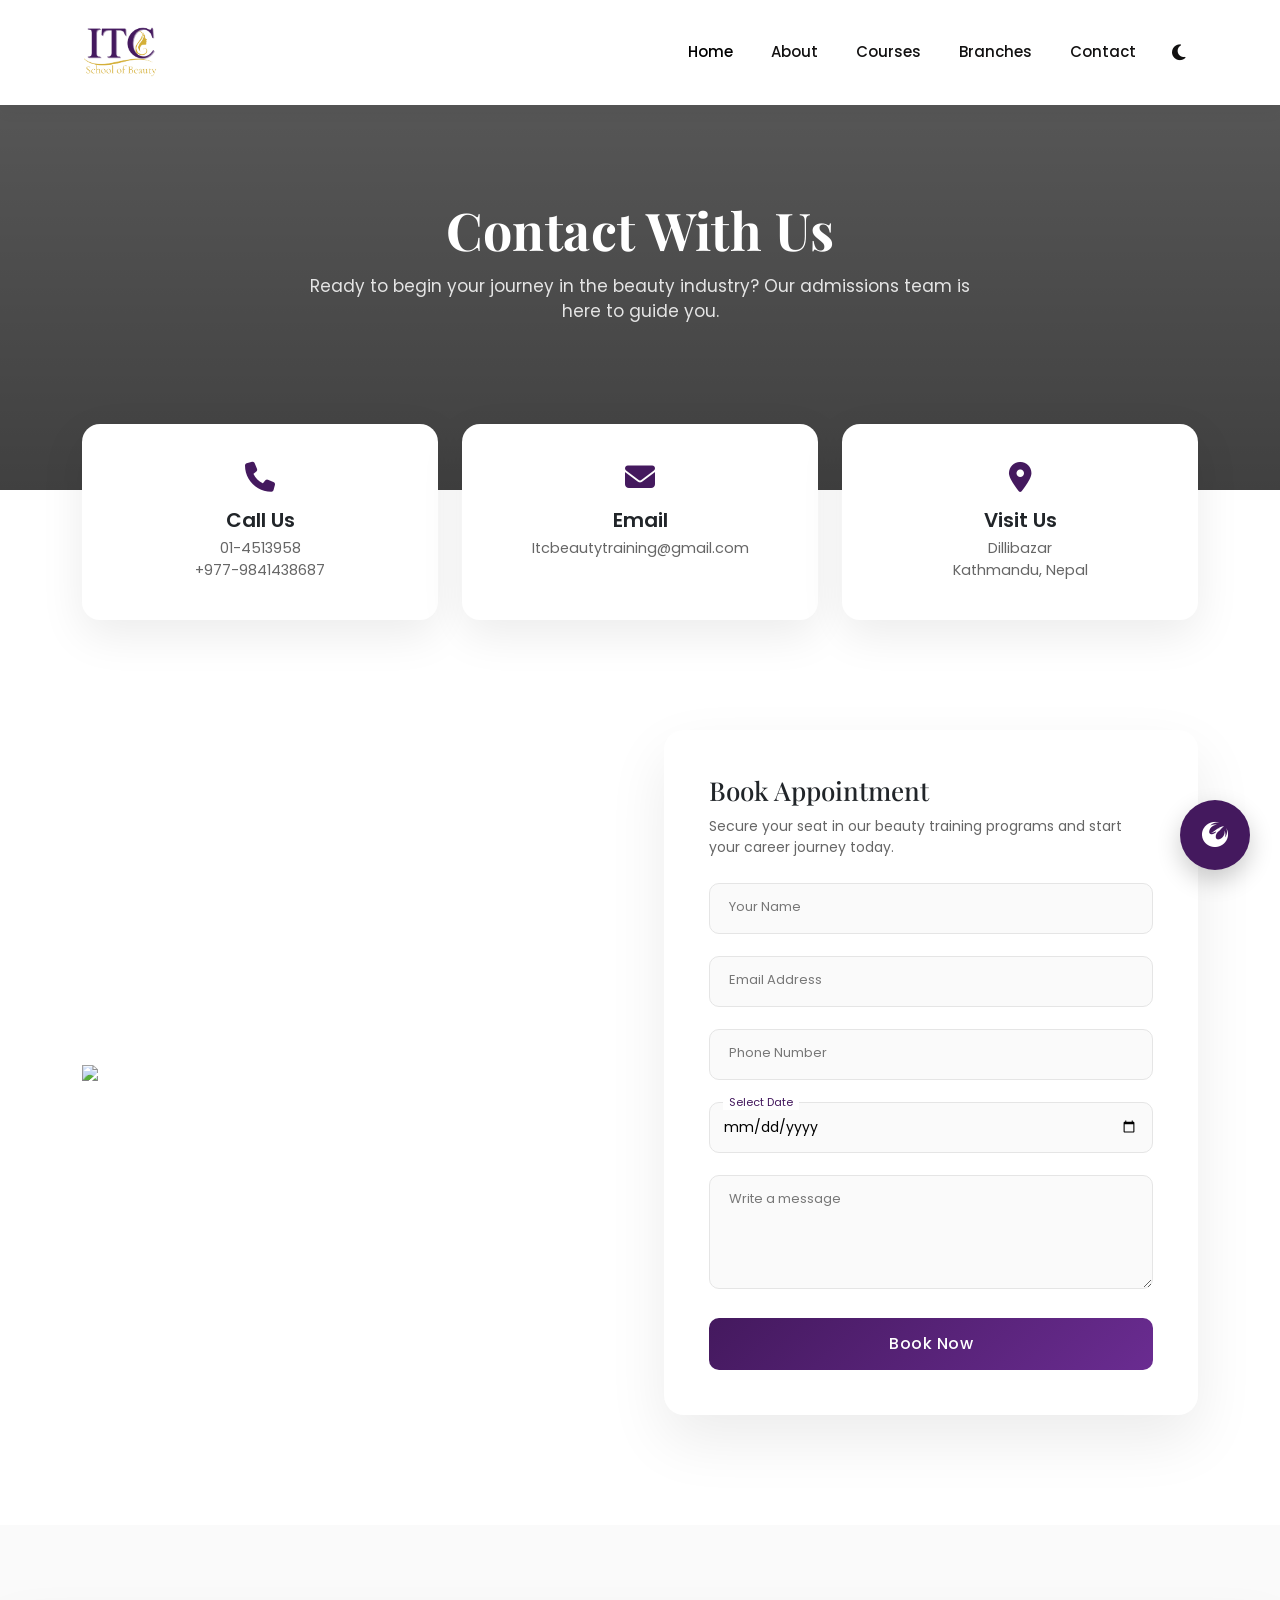
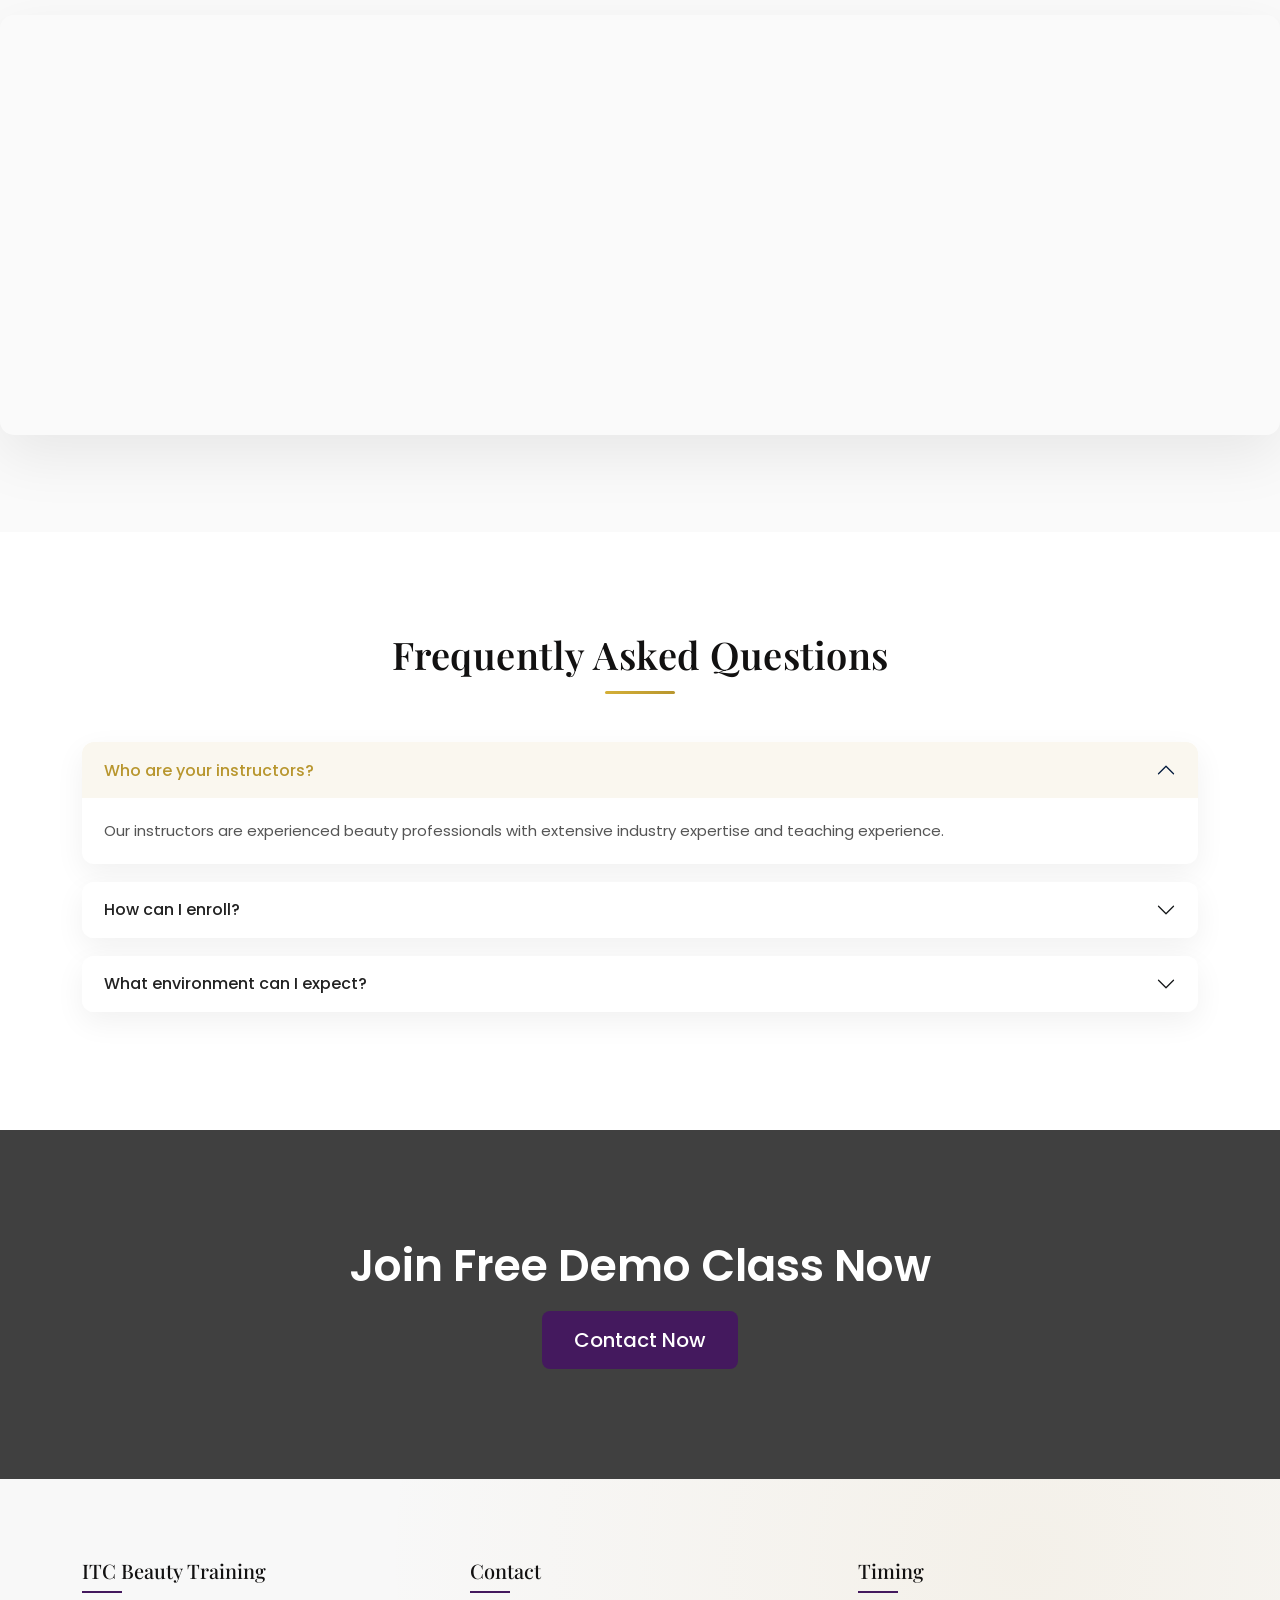
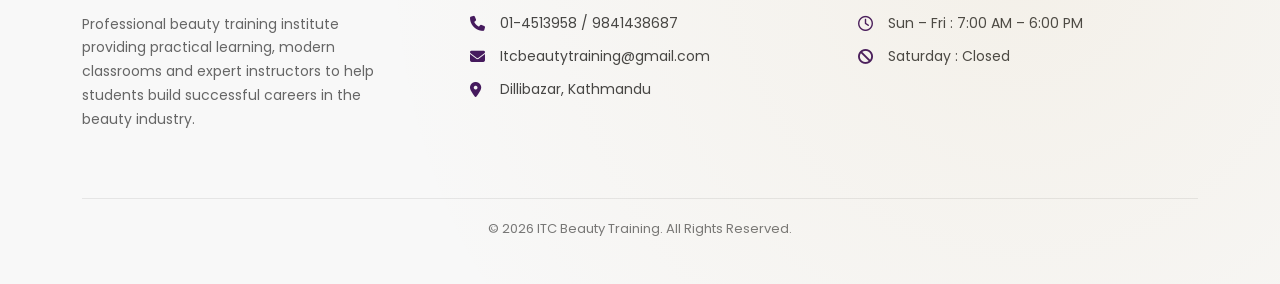
==== commit 8e959b87: "added floating buttons" ====
--- a/contact.html
+++ b/contact.html
@@ -72,7 +72,10 @@
                   Facial & Beauty Therapy
                 </a>
 
-                <a class="dropdown-item" href="./courses//hair-styling-bridal-hair.html">
+                <a
+                  class="dropdown-item"
+                  href="./courses//hair-styling-bridal-hair.html"
+                >
                   <i class="fa-solid fa-scissors"></i>
                   Hair Styling & Bridal Hair Artistry
                 </a>
@@ -87,17 +90,26 @@
                   Body Therapy & Spa Treatment
                 </a>
 
-                <a class="dropdown-item" href="./courses/professional-makeup.html">
+                <a
+                  class="dropdown-item"
+                  href="./courses/professional-makeup.html"
+                >
                   <i class="fa-solid fa-flask"></i>
                   Professional Makeup & Beauty Artistry
                 </a>
 
-                <a class="dropdown-item" href="./courses/personalized-grooming.html">
+                <a
+                  class="dropdown-item"
+                  href="./courses/personalized-grooming.html"
+                >
                   <i class="fa-solid fa-hand-sparkles"></i>
                   Personalized Grooming
                 </a>
 
-                <a class="dropdown-item" href="./courses/beauty-device-technology.html">
+                <a
+                  class="dropdown-item"
+                  href="./courses/beauty-device-technology.html"
+                >
                   <i class="fa-solid fa-eye"></i>
                   Beauty Devices Technology
                 </a>
@@ -216,31 +228,31 @@
 
               <form>
                 <div class="form-group">
-                  <input type="text" required />
+                  <input type="text" required placeholder=""  />
 
                   <label>Your Name</label>
                 </div>
 
                 <div class="form-group">
-                  <input type="email" required />
+                  <input type="email" required placeholder="" />
 
                   <label>Email Address</label>
                 </div>
 
                 <div class="form-group">
-                  <input type="tel" />
+                  <input type="tel" placeholder="" />
 
                   <label>Phone Number</label>
                 </div>
 
                 <div class="form-group">
-                  <input type="date" />
+                  <input type="date" placeholder="" />
 
                   <label>Select Date</label>
                 </div>
 
                 <div class="form-group">
-                  <textarea rows="4"></textarea>
+                  <textarea rows="4" placeholder=""></textarea>
 
                   <label>Write a message</label>
                 </div>
@@ -330,7 +342,6 @@
       </div>
     </section>
 
-
     <!-- CTA -->
 
     <section class="cta">
--- a/css/style.css
+++ b/css/style.css
@@ -74,7 +74,7 @@
 
 .premium-navbar {
   background: #ffffff;
-  padding: 14px 0;
+  padding: 10px 0;
   transition: all 0.3s ease;
   box-shadow: 0 4px 18px rgba(0, 0, 0, 0.05);
 }
@@ -82,7 +82,8 @@
 /* LOGO */
 
 .navbar-brand img {
-  max-width: 75px;
+  height: 75px;
+  width: auto;
 }
 
 /* NAV LINKS */
@@ -104,20 +105,9 @@
 }
 
 /* GOLD UNDERLINE */
-
-.navbar-nav .nav-link::after {
-  content: "";
-  position: absolute;
-  bottom: -6px;
-  left: 0;
-  width: 0;
-  height: 2px;
-  background: #44195e;
-  transition: width 0.25s ease;
-}
-
-.navbar-nav .nav-link:hover::after {
-  width: 100%;
+/* REMOVE DROPDOWN ARROW */
+.navbar .dropdown-toggle::after {
+  display: none !important;
 }
 
 /* ===============================
@@ -302,85 +292,119 @@
   content: "✔";
   color: #c29538;
   font-weight: bold;
-}
-/* ==================================
-   FORM CARD
-==================================*/
+}/* ===============================
+   PREMIUM FORM CARD
+================================ */
 
 .form-card {
   background: #ffffff;
-  padding: 35px;
-  border-radius: 14px;
-  box-shadow: 0 25px 70px rgba(0, 0, 0, 0.35);
+  padding: 32px;
+  border-radius: 18px;
+  box-shadow: 0 25px 80px rgba(0, 0, 0, 0.12);
   color: #121111;
   max-width: 420px;
   margin-left: auto;
-}
+  backdrop-filter: blur(10px);
+  border: 1px solid rgba(0,0,0,0.04);
+}
+
+/* DARK MODE */
 
 body.dark-mode .form-card {
-  background: #ffffff !important;
-  padding: 35px;
-  border-radius: 14px;
-  box-shadow: 0 25px 70px rgba(0, 0, 0, 0.35);
-  color: #121111;
-  max-width: 420px;
-  margin-left: auto;
-}
-
-/* FORM TITLE */
+  background: rgba(20, 20, 25, 0.85);
+  color: #ffffff;
+  border: 1px solid rgba(255,255,255,0.08);
+  box-shadow: 0 25px 80px rgba(0, 0, 0, 0.6);
+}
+
+/* TITLE */
 
 .form-card h4 {
   font-family: "Playfair Display", serif;
-  font-size: 22px;
-  margin-bottom: 20px;
-}
-
-body.dark-mode .form-card h4 {
-  font-family: "Playfair Display", serif;
-  font-size: 22px;
-  margin-bottom: 20px;
-  color: #0f0f0f;
+  font-size: 24px;
+  margin-bottom: 22px;
+  font-weight: 600;
+}
+
+/* FORM GROUP */
+
+.premium-form .form-group {
+  margin-bottom: 14px;
 }
 
 /* INPUTS */
 
 .form-card .form-control {
-  border-radius: 8px;
-  padding: 12px 14px;
-  border: 1px solid #e6e6e6;
+  border-radius: 12px;
+  padding: 13px 14px;
+  border: 1px solid #e8e8e8;
   font-size: 14px;
-}
+  background: #fafafa;
+  transition: all 0.25s ease;
+}
+
+/* INPUT FOCUS */
 
 .form-card .form-control:focus {
   border-color: #44195e;
-  box-shadow: 0 0 0 2px rgba(194, 149, 56, 0.15);
+  background: #fff;
+  box-shadow: 0 0 0 3px rgba(68, 25, 94, 0.12);
+}
+
+/* DARK MODE INPUT */
+
+body.dark-mode .form-control {
+  background: rgba(255,255,255,0.05);
+  border: 1px solid rgba(255,255,255,0.1);
+  color: #fff;
+}
+
+body.dark-mode .form-control::placeholder {
+  color: rgba(255,255,255,0.6);
+}
+
+body.dark-mode .form-control:focus {
+  background: rgba(255,255,255,0.08);
+  border-color: #c29538;
+  box-shadow: 0 0 0 3px rgba(194, 149, 56, 0.2);
+}
+
+/* SELECT FIX */
+
+.form-card select.form-control {
+  appearance: none;
+  cursor: pointer;
 }
 
 /* BUTTON */
 
-.form-card .btn {
-  background: #44195e;
+.submit-btn {
+  background: linear-gradient(135deg, #44195e, #6a2c91);
   border: none;
-  padding: 12px;
+  padding: 13px;
   font-weight: 500;
-  border-radius: 8px;
-  transition: 0.3s;
-}
-
-body.dark-mode .form-card .btn {
-  background: #c29538 !important;
-  padding: 12px;
-  font-weight: 500;
-  border-radius: 8px;
-  transition: 0.3s;
-}
-
-.form-card .btn:hover {
-  background: #a97d2c;
+  border-radius: 12px;
+  transition: all 0.3s ease;
+  color: #fff;
+}
+
+/* BUTTON HOVER */
+
+.submit-btn:hover {
   transform: translateY(-2px);
-  box-shadow: 0 10px 20px rgba(0, 0, 0, 0.2);
-}
-
+  box-shadow: 0 12px 25px rgba(68, 25, 94, 0.3);
+}
+
+/* DARK BUTTON */
+
+body.dark-mode .submit-btn {
+  background: linear-gradient(135deg, #c29538, #e0b24d);
+  color: #121111;
+}
+
+body.dark-mode .submit-btn:hover {
+  box-shadow: 0 12px 25px rgba(194, 149, 56, 0.4);
+}
 /* ==================================
    MOBILE HERO
 ==================================*/
@@ -472,7 +496,7 @@
 .gallery-overlay i {
   color: white;
   font-size: 22px;
-  background: rgba(255,255,255,0.2);
+  background: rgba(255, 255, 255, 0.2);
   padding: 12px;
   border-radius: 50%;
 }
@@ -483,7 +507,9 @@
 
 /* ACTIVE SLIDE EFFECT */
 .swiper-slide {
-  transition: transform 0.4s ease, opacity 0.4s ease;
+  transition:
+    transform 0.4s ease,
+    opacity 0.4s ease;
   opacity: 0.6;
   transform: scale(0.9);
 }
@@ -503,7 +529,6 @@
 .swiper-pagination-bullet-active {
   background: #44195e;
 }
-
 
 /* ==================================
    TESTIMONIALS
@@ -664,7 +689,13 @@
   align-items: center;
   justify-content: center;
 }
-
+/* CHATBOT */
+
+.contact-item.chatbot {
+  background: #44195e;
+  top: -60px;
+  left: -60px;
+}
 /* =========================
    COURSE SECTION
 ========================= */
@@ -1574,7 +1605,7 @@
 
 .contact-card i {
   font-size: 30px;
-  color: #d4af37;
+  color: #44195e;
   margin-bottom: 16px;
 }
 
@@ -1607,90 +1638,168 @@
   padding: 110px 0;
   font-family: "Poppins", sans-serif;
 }
-
-/* FORM CARD */
+/* ================================
+   CONTACT FORM (PREMIUM UI)
+================================ */
 
 .contact-form {
-  background: #fff;
+  background: #ffffff;
   padding: 45px;
-  border-radius: 18px;
-  box-shadow: 0 25px 70px rgba(0, 0, 0, 0.08);
-}
-
-/* ======================================
-ANIMATED FORM FIELDS
-====================================== */
+  border-radius: 20px;
+
+  /* glass + depth */
+  box-shadow: 
+    0 25px 60px rgba(0, 0, 0, 0.08),
+    inset 0 1px 0 rgba(255,255,255,0.6);
+
+  backdrop-filter: blur(10px);
+  transition: all 0.3s ease;
+}
+
+/* DARK MODE */
+
+body.dark-mode .contact-form {
+  background: rgba(20, 20, 25, 0.85);
+  color: #f1f1f1;
+
+  box-shadow: 
+    0 25px 60px rgba(0, 0, 0, 0.6),
+    inset 0 1px 0 rgba(255,255,255,0.05);
+}
+
+/* TITLE */
+
+.contact-form h3 {
+  font-family: "Playfair Display", serif;
+  font-size: 26px;
+  margin-bottom: 10px;
+}
+
+.contact-form p {
+  font-size: 14px;
+  color: #666;
+  margin-bottom: 25px;
+}
+
+body.dark-mode .contact-form p {
+  color: #aaa;
+}
+
+/* ================================
+   FORM FIELDS
+================================ */
 
 .form-group {
   position: relative;
-  margin-bottom: 24px;
-}
+  margin-bottom: 22px;
+}
+
+/* INPUT */
 
 .form-group input,
 .form-group textarea {
   width: 100%;
-  padding: 15px 14px;
-  border: 1px solid #ddd;
-  border-radius: 8px;
-  outline: none;
-  font-size: 15px;
+  padding: 14px 14px;
+  border-radius: 10px;
+  border: 1px solid #e5e5e5;
+  font-size: 14px;
+
+  background: #fafafa;
   transition: all 0.25s ease;
-  background: #fff;
-}
-
-.form-group textarea {
-  min-height: 120px;
-  resize: none;
-}
-
-/* focus glow */
+}
+
+/* DARK INPUT */
+
+body.dark-mode .form-group input,
+body.dark-mode .form-group textarea {
+  background: #1f1f25;
+  border: 1px solid #333;
+  color: #fff;
+}
+
+/* FOCUS EFFECT */
 
 .form-group input:focus,
 .form-group textarea:focus {
-  border-color: #d4af37;
-  box-shadow: 0 0 0 2px rgba(212, 175, 55, 0.15);
-}
-
-/* floating label */
+  border-color: #44195e;
+  box-shadow: 0 0 0 2px rgba(68, 25, 94, 0.15);
+  background: #fff;
+}
+
+body.dark-mode .form-group input:focus,
+body.dark-mode .form-group textarea:focus {
+  background: #1f1f25;
+  border-color: #c29538;
+  box-shadow: 0 0 0 2px rgba(194, 149, 56, 0.2);
+}
+
+/* ================================
+   FLOATING LABEL
+================================ */
 
 .form-group label {
   position: absolute;
   left: 14px;
   top: 14px;
-  font-size: 14px;
+  font-size: 13px;
   color: #777;
-  background: #fff;
+  background: transparent;
   padding: 0 6px;
-  transition: 0.25s;
+  transition: all 0.25s ease;
   pointer-events: none;
 }
+
+/* ACTIVE STATE */
 
 .form-group input:focus + label,
 .form-group input:not(:placeholder-shown) + label,
 .form-group textarea:focus + label,
 .form-group textarea:not(:placeholder-shown) + label {
-  top: -9px;
-  font-size: 12px;
-  color: #d4af37;
-}
-
-/* ======================================
-SUBMIT BUTTON
-====================================== */
+  top: -8px;
+  font-size: 11px;
+  color: #44195e;
+  background: #fff;
+}
+
+/* DARK LABEL FIX */
+
+body.dark-mode .form-group input:focus + label,
+body.dark-mode .form-group input:not(:placeholder-shown) + label,
+body.dark-mode .form-group textarea:focus + label,
+body.dark-mode .form-group textarea:not(:placeholder-shown) + label {
+  background: #141419;
+  color: #c29538;
+}
+
+/* ================================
+   BUTTON (PREMIUM CTA)
+================================ */
 
 .contact-form button {
-  background: linear-gradient(135deg, #d4af37, #b8962e);
+  background: linear-gradient(135deg, #44195e, #6a2c91);
   border: none;
-  padding: 14px 30px;
-  color: #fff;
+  padding: 14px;
   font-weight: 500;
-  border-radius: 8px;
+  border-radius: 10px;
   transition: all 0.3s ease;
-}
+  letter-spacing: 0.5px;
+}
+
+/* DARK BUTTON */
+
+body.dark-mode .contact-form button {
+  background: linear-gradient(135deg, #c29538, #a97d2c);
+}
+
+/* HOVER */
 
 .contact-form button:hover {
   transform: translateY(-2px);
-  box-shadow: 0 12px 30px rgba(212, 175, 55, 0.35);
+  box-shadow: 0 12px 30px rgba(68, 25, 94, 0.35);
+}
+
+body.dark-mode .contact-form button:hover {
+  box-shadow: 0 12px 30px rgba(194, 149, 56, 0.35);
 }
 
 /* ======================================
@@ -2738,7 +2847,7 @@
 .contact-widget.active .contact-item {
   opacity: 1;
   pointer-events: auto;
-  transform: scale(1);  
+  transform: scale(1);
 }
 
 /* ROTATE MAIN ICON */
@@ -2842,3 +2951,244 @@
   color: #44195e;
   margin-bottom: 10px;
 }
+
+/* =========================
+   CHATBOT PANEL (PREMIUM)
+========================= */
+.chatbot-box {
+  position: fixed;
+  bottom: 110px;
+  left: 30px;
+  width: 340px;
+  height: 460px;
+  background: #ffffff;
+  display: none;
+  flex-direction: column;
+  border-radius: 18px;
+  overflow: hidden;
+  z-index: 9999;
+  box-shadow: 0 20px 60px rgba(0, 0, 0, 0.15);
+
+  opacity: 0;
+  transform: translateY(20px) scale(0.95);
+  transition: all 0.3s ease;
+}
+
+.chatbot-box.show {
+  display: flex;
+  opacity: 1;
+  transform: translateY(0) scale(1);
+}
+
+/* =========================
+   CHATBOT FLOAT BUTTON
+========================= */
+
+.chatbot-toggle {
+  position: fixed;
+  bottom: 30px;
+  left: 30px;
+  width: 65px;
+  height: 65px;
+  background: linear-gradient(135deg, #44195e, #6a2c91);
+  color: #fff;
+  border-radius: 50%;
+  display: flex;
+  align-items: center;
+  justify-content: center;
+  font-size: 24px;
+  cursor: pointer;
+  z-index: 9999;
+  box-shadow: 0 15px 35px rgba(0, 0, 0, 0.25);
+  transition: all 0.3s ease;
+}
+
+.chatbot-toggle:hover {
+  transform: scale(1.1);
+}
+
+.chatbot-toggle::after {
+  content: "";
+  position: absolute;
+  width: 100%;
+  height: 100%;
+  border-radius: 50%;
+  background: rgba(106, 44, 145, 0.3);
+  animation: pulse 2s infinite;
+  z-index: -1;
+}
+
+@keyframes pulse {
+  0% {
+    transform: scale(1);
+    opacity: 0.6;
+  }
+  70% {
+    transform: scale(1.6);
+    opacity: 0;
+  }
+  100% {
+    transform: scale(1.6);
+    opacity: 0;
+  }
+}
+
+/* HEADER */
+
+.chat-header {
+  background: linear-gradient(135deg, #44195e, #6a2c91);
+  color: #fff;
+  padding: 14px 16px;
+  display: flex;
+  justify-content: space-between;
+  align-items: center;
+}
+
+.chat-user {
+  display: flex;
+  align-items: center;
+  gap: 10px;
+}
+
+.chat-avatar {
+  width: 38px;
+  height: 38px;
+  background: rgba(255, 255, 255, 0.2);
+  border-radius: 50%;
+  display: flex;
+  align-items: center;
+  justify-content: center;
+  font-weight: bold;
+}
+
+.chat-user h4 {
+  margin: 0;
+  font-size: 14px;
+}
+
+.chat-user span {
+  font-size: 11px;
+  opacity: 0.8;
+}
+
+.chat-header i {
+  cursor: pointer;
+  font-size: 18px;
+  transition: 0.2s;
+}
+
+.chat-header i:hover {
+  transform: scale(1.2);
+}
+
+/* BODY */
+
+.chat-body {
+  flex: 1;
+  padding: 14px;
+  overflow-y: auto;
+  background: #f9f9fb;
+  display: flex;
+  flex-direction: column;
+  gap: 10px;
+}
+
+/* MESSAGES */
+
+.bot-message,
+.user-message {
+  max-width: 75%;
+  padding: 10px 14px;
+  border-radius: 14px;
+  font-size: 13px;
+  line-height: 1.4;
+  animation: fadeIn 0.2s ease;
+}
+
+/* BOT */
+
+.bot-message {
+  background: #ffffff;
+  border: 1px solid #eee;
+  align-self: flex-start;
+}
+
+/* USER */
+
+.user-message {
+  background: linear-gradient(135deg, #44195e, #6a2c91);
+  color: #fff;
+  align-self: flex-end;
+  border-bottom-right-radius: 4px;
+}
+
+/* INPUT AREA */
+
+.chat-input {
+  display: flex;
+  align-items: center;
+  padding: 10px;
+  background: #fff;
+  border-top: 1px solid #eee;
+}
+
+.chat-input input {
+  flex: 1;
+  border: none;
+  padding: 10px 12px;
+  border-radius: 10px;
+  background: #f1f1f5;
+  font-size: 13px;
+  outline: none;
+}
+
+.chat-input button {
+  margin-left: 8px;
+  background: #44195e;
+  color: #fff;
+  border: none;
+  width: 40px;
+  height: 40px;
+  border-radius: 10px;
+  cursor: pointer;
+  transition: 0.2s;
+}
+
+.chat-input button:hover {
+  transform: scale(1.1);
+}
+
+/* SCROLLBAR (nice touch) */
+
+.chat-body::-webkit-scrollbar {
+  width: 5px;
+}
+
+.chat-body::-webkit-scrollbar-thumb {
+  background: rgba(0, 0, 0, 0.2);
+  border-radius: 10px;
+}
+
+/* ANIMATIONS */
+
+@keyframes fadeIn {
+  from {
+    opacity: 0;
+    transform: translateY(5px);
+  }
+  to {
+    opacity: 1;
+    transform: translateY(0);
+  }
+}
+
+@keyframes fadeInUp {
+  from {
+    opacity: 0;
+    transform: translateY(20px);
+  }
+  to {
+    opacity: 1;
+    transform: translateY(0);
+  }
+}
